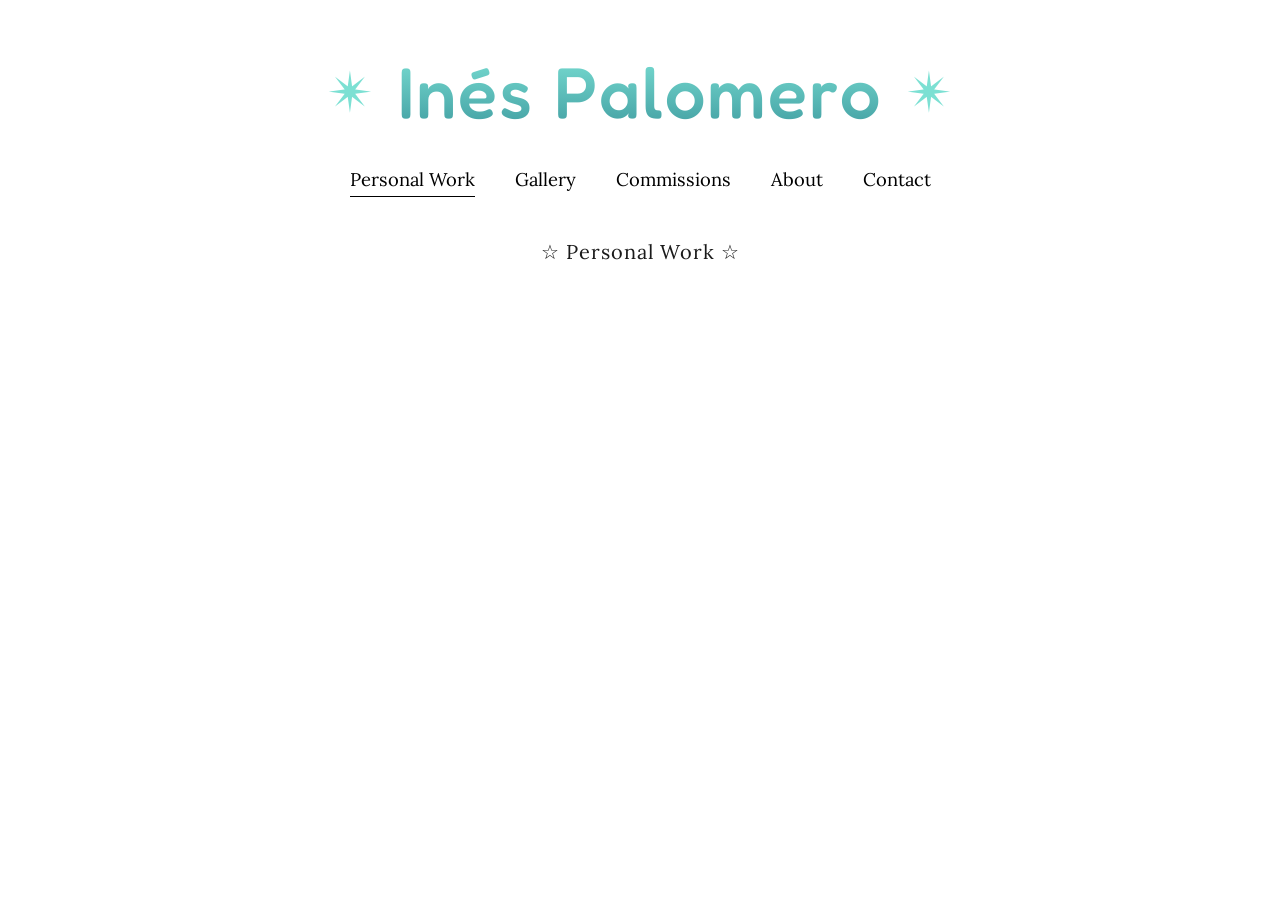
==== index.html @ ab066946 "Initial Structure" ====
<!DOCTYPE html>
<html lang="es">
<head>
    <meta charset="UTF-8">
    <meta name="viewport" content="width=device-width, initial-scale=1.0">
    <title>Personal Work - Inés Palomero</title>
    
    <link rel="preconnect" href="https://fonts.googleapis.com">
    <link rel="preconnect" href="https://fonts.gstatic.com" crossorigin>
    <link href="https://fonts.googleapis.com/css2?family=Fredoka:wght@500&family=Lora&display=swap" rel="stylesheet">
    
    <link rel="stylesheet" href="css/styles.css">
</head>
<body>

    <header class="main-header">
        <div class="logo-container">
            <span class="star-decoration">✴</span>
            <h1 class="logo-text">Inés Palomero</h1>
            <span class="star-decoration">✴</span>
        </div>

        <nav class="main-nav">
            <ul>
                <li><a href="index.html" class="active">Personal Work</a></li>
                <li><a href="gallery.html">Gallery</a></li>
                <li><a href="commissions.html">Commissions</a></li>
                <li><a href="about.html">About</a></li>
                <li><a href="contact.html">Contact</a></li>
            </ul>
        </nav>
    </header>

    <main>
        <section class="gallery-header">
            <h2>☆ Personal Work ☆</h2>
        </section>
        
        <section class="gallery-grid">
            </section>
    </main>

    <script src="js/index.js"></script>
</body>
</html>
---- css/styles.css ----
/* =========================================
   Reset y Variables Básicas
   ========================================= */
* {
    margin: 0;
    padding: 0;
    box-sizing: border-box;
}

body {
    /* Usamos una fuente Serif para el texto general y el menú */
    font-family: 'Lora', serif; 
    color: #1a1a1a;
    background-color: #ffffff;
    text-align: center;
}

/* =========================================
   Header y Logo
   ========================================= */
.main-header {
    padding: 3rem 0 2rem 0;
    display: flex;
    flex-direction: column;
    align-items: center;
    gap: 2rem;
}

.logo-container {
    display: flex;
    align-items: center;
    justify-content: center;
    gap: 1.5rem;
}

.star-decoration {
    color: #7ce0d3; /* Turquesa claro */
    font-size: 3.5rem;
    line-height: 1;
}

.logo-text {
    /* Fuente redondeada y juguetona para el nombre */
    font-family: 'Fredoka', sans-serif; 
    font-size: 4.5rem;
    font-weight: 500;
    letter-spacing: 2px;
    
    /* Truco para el gradiente en el texto */
    background: linear-gradient(to bottom, #7de2d6, #3f9b9f);
    -webkit-background-clip: text;
    -webkit-text-fill-color: transparent;
    background-clip: text;
}

/* =========================================
   Navegación
   ========================================= */
.main-nav ul {
    list-style: none;
    display: flex;
    gap: 2.5rem;
    justify-content: center;
}

.main-nav a {
    text-decoration: none;
    color: #000000;
    font-size: 1.15rem;
    padding-bottom: 0.3rem; /* Espacio entre el texto y la línea de subrayado */
    transition: color 0.3s ease;
}

.main-nav a:hover {
    color: #45aeb0;
}

/* El estilo de la pestaña actual (Gallery en este caso) */
.main-nav a.active {
    border-bottom: 1.5px solid #000000;
}

/* =========================================
   Contenido Principal
   ========================================= */
.gallery-header {
    margin-top: 1rem;
    margin-bottom: 2rem;
}

.gallery-header h2 {
    font-weight: normal;
    font-size: 1.25rem;
    letter-spacing: 1px;
}
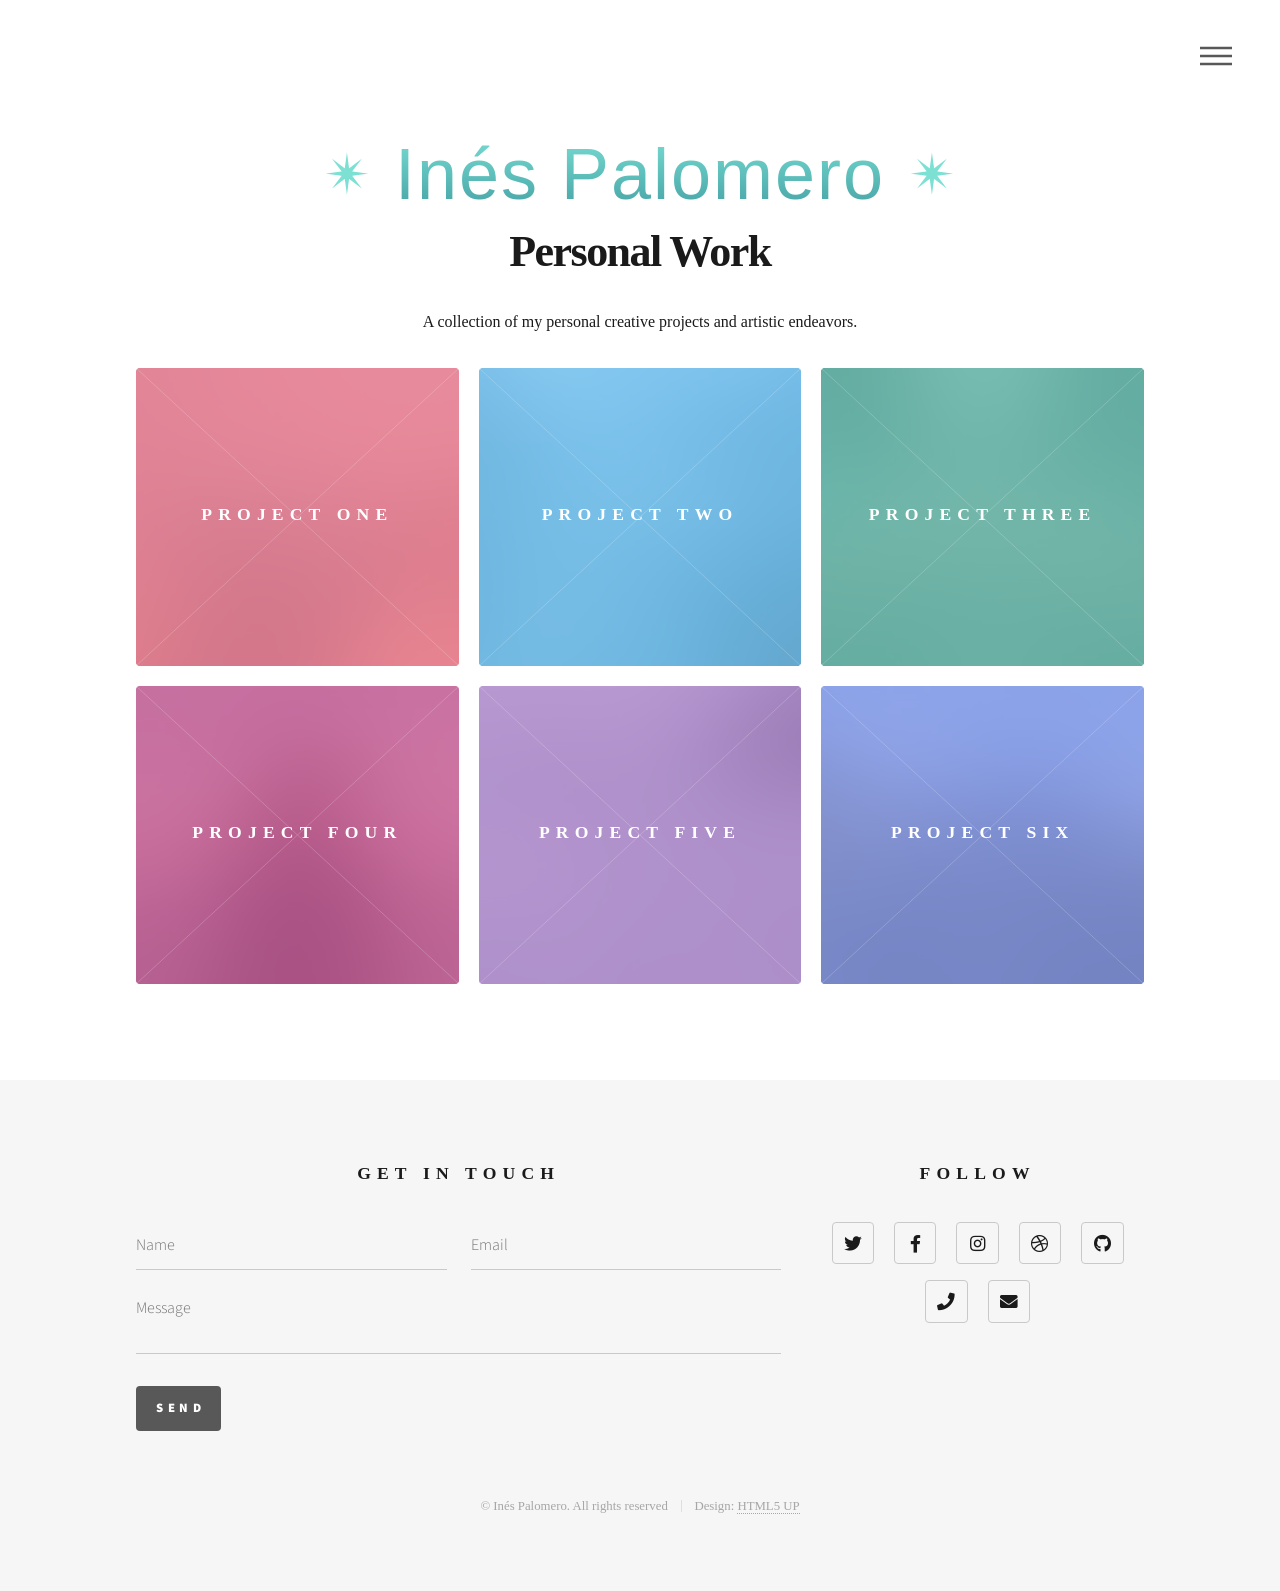
==== commit 90d9bd64: "Add theme assets and About page Introduce HTML5UP Phantom theme assets and a new About page for Inés" ====
--- a/index.html
+++ b/index.html
@@ -1,45 +1,183 @@
-<!DOCTYPE html>
-<html lang="es">
-<head>
-    <meta charset="UTF-8">
-    <meta name="viewport" content="width=device-width, initial-scale=1.0">
-    <title>Personal Work - Inés Palomero</title>
-    
-    <link rel="preconnect" href="https://fonts.googleapis.com">
-    <link rel="preconnect" href="https://fonts.gstatic.com" crossorigin>
-    <link href="https://fonts.googleapis.com/css2?family=Fredoka:wght@500&family=Lora&display=swap" rel="stylesheet">
-    
-    <link rel="stylesheet" href="css/styles.css">
-</head>
-<body>
+<!DOCTYPE HTML>
+<!--
+	Phantom by HTML5 UP
+	html5up.net | @ajlkn
+	Free for personal and commercial use under the CCA 3.0 license (html5up.net/license)
+	
+	Adapted for Inés Palomero's Portfolio
+-->
+<html>
+	<head>
+		<title>Personal Work - Inés Palomero</title>
+		<meta charset="utf-8" />
+		<meta name="viewport" content="width=device-width, initial-scale=1, user-scalable=no" />
+		<link rel="stylesheet" href="assets/css/main.css" />
+        <link rel="stylesheet" href="css/styles.css" />
+		<noscript><link rel="stylesheet" href="assets/css/noscript.css" /></noscript>
+	</head>
+	<body class="is-preload">
+		<!-- Wrapper -->
+			<div id="wrapper">
 
-    <header class="main-header">
-        <div class="logo-container">
-            <span class="star-decoration">✴</span>
-            <h1 class="logo-text">Inés Palomero</h1>
-            <span class="star-decoration">✴</span>
-        </div>
+				<!-- Header -->
+					<header id="header" class="main-header">
+						<div class="inner">
 
-        <nav class="main-nav">
-            <ul>
-                <li><a href="index.html" class="active">Personal Work</a></li>
-                <li><a href="gallery.html">Gallery</a></li>
-                <li><a href="commissions.html">Commissions</a></li>
-                <li><a href="about.html">About</a></li>
-                <li><a href="contact.html">Contact</a></li>
-            </ul>
-        </nav>
-    </header>
+							<!-- Logo -->
+								<div class="logo-container">
+                                    <span class="star-decoration">✴</span>
+                                    <h1 class="logo-text">Inés Palomero</h1>
+                                    <span class="star-decoration">✴</span>
+                                </div>
 
-    <main>
-        <section class="gallery-header">
-            <h2>☆ Personal Work ☆</h2>
-        </section>
-        
-        <section class="gallery-grid">
-            </section>
-    </main>
+							<!-- Nav -->
+								<nav>
+									<ul>
+										<li><a href="#menu">Menu</a></li>
+									</ul>
+								</nav>
 
-    <script src="js/index.js"></script>
-</body>
+						</div>
+					</header>
+
+				<!-- Menu -->
+					<nav id="menu">
+						<h2>Menu</h2>
+						<ul>
+							<li><a href="index.html">Personal Work</a></li>
+							<li><a href="gallery.html">Gallery</a></li>
+							<li><a href="commissions.html">Commissions</a></li>
+							<li><a href="about.html">About</a></li>
+							<li><a href="contact.html">Contact</a></li>
+						</ul>
+					</nav>
+
+				<!-- Main -->
+					<div id="main">
+						<div class="inner">
+							<header>
+								<h1>Personal Work</h1>
+								<p>A collection of my personal creative projects and artistic endeavors.</p>
+							</header>
+							<section class="tiles">
+								<article class="style1">
+									<span class="image">
+										<img src="images/pic01.jpg" alt="" />
+									</span>
+									<a href="gallery.html">
+										<h2>Project One</h2>
+										<div class="content">
+											<p>Creative exploration and artistic expression.</p>
+										</div>
+									</a>
+								</article>
+								<article class="style2">
+									<span class="image">
+										<img src="images/pic02.jpg" alt="" />
+									</span>
+									<a href="gallery.html">
+										<h2>Project Two</h2>
+										<div class="content">
+											<p>Personal creative work.</p>
+										</div>
+									</a>
+								</article>
+								<article class="style3">
+									<span class="image">
+										<img src="images/pic03.jpg" alt="" />
+									</span>
+									<a href="gallery.html">
+										<h2>Project Three</h2>
+										<div class="content">
+											<p>Artistic endeavor and creation.</p>
+										</div>
+									</a>
+								</article>
+								<article class="style4">
+									<span class="image">
+										<img src="images/pic04.jpg" alt="" />
+									</span>
+									<a href="gallery.html">
+										<h2>Project Four</h2>
+										<div class="content">
+											<p>Creative vision and design.</p>
+										</div>
+									</a>
+								</article>
+								<article class="style5">
+									<span class="image">
+										<img src="images/pic05.jpg" alt="" />
+									</span>
+									<a href="gallery.html">
+										<h2>Project Five</h2>
+										<div class="content">
+											<p>Personal artistic work.</p>
+										</div>
+									</a>
+								</article>
+								<article class="style6">
+									<span class="image">
+										<img src="images/pic06.jpg" alt="" />
+									</span>
+									<a href="gallery.html">
+										<h2>Project Six</h2>
+										<div class="content">
+											<p>Creative expression.</p>
+										</div>
+									</a>
+								</article>
+							</section>
+						</div>
+					</div>
+
+				<!-- Footer -->
+					<footer id="footer">
+						<div class="inner">
+							<section>
+								<h2>Get in touch</h2>
+								<form method="post" action="#">
+									<div class="fields">
+										<div class="field half">
+											<input type="text" name="name" id="name" placeholder="Name" />
+										</div>
+										<div class="field half">
+											<input type="email" name="email" id="email" placeholder="Email" />
+										</div>
+										<div class="field">
+											<textarea name="message" id="message" placeholder="Message"></textarea>
+										</div>
+									</div>
+									<ul class="actions">
+										<li><input type="submit" value="Send" class="primary" /></li>
+									</ul>
+								</form>
+							</section>
+							<section>
+								<h2>Follow</h2>
+								<ul class="icons">
+									<li><a href="#" class="icon brands style2 fa-twitter"><span class="label">Twitter</span></a></li>
+									<li><a href="#" class="icon brands style2 fa-facebook-f"><span class="label">Facebook</span></a></li>
+									<li><a href="#" class="icon brands style2 fa-instagram"><span class="label">Instagram</span></a></li>
+									<li><a href="#" class="icon brands style2 fa-dribbble"><span class="label">Dribbble</span></a></li>
+									<li><a href="#" class="icon brands style2 fa-github"><span class="label">GitHub</span></a></li>
+									<li><a href="#" class="icon solid style2 fa-phone"><span class="label">Phone</span></a></li>
+									<li><a href="#" class="icon solid style2 fa-envelope"><span class="label">Email</span></a></li>
+								</ul>
+							</section>
+							<ul class="copyright">
+								<li>&copy; Inés Palomero. All rights reserved</li><li>Design: <a href="http://html5up.net">HTML5 UP</a></li>
+							</ul>
+						</div>
+					</footer>
+
+			</div>
+
+		<!-- Scripts -->
+			<script src="assets/js/jquery.min.js"></script>
+			<script src="assets/js/browser.min.js"></script>
+			<script src="assets/js/breakpoints.min.js"></script>
+			<script src="assets/js/util.js"></script>
+			<script src="assets/js/main.js"></script>
+
+	</body>
 </html>
--- a/assets/css/main.css
+++ b/assets/css/main.css
@@ -0,0 +1,3329 @@
+@import url(fontawesome-all.min.css);
+@import url("https://fonts.googleapis.com/css?family=Source+Sans+Pro:300,700,900");
+
+/*
+	Phantom by HTML5 UP
+	html5up.net | @ajlkn
+	Free for personal and commercial use under the CCA 3.0 license (html5up.net/license)
+*/
+
+html, body, div, span, applet, object,
+iframe, h1, h2, h3, h4, h5, h6, p, blockquote,
+pre, a, abbr, acronym, address, big, cite,
+code, del, dfn, em, img, ins, kbd, q, s, samp,
+small, strike, strong, sub, sup, tt, var, b,
+u, i, center, dl, dt, dd, ol, ul, li, fieldset,
+form, label, legend, table, caption, tbody,
+tfoot, thead, tr, th, td, article, aside,
+canvas, details, embed, figure, figcaption,
+footer, header, hgroup, menu, nav, output, ruby,
+section, summary, time, mark, audio, video {
+	margin: 0;
+	padding: 0;
+	border: 0;
+	font-size: 100%;
+	font: inherit;
+	vertical-align: baseline;}
+
+article, aside, details, figcaption, figure,
+footer, header, hgroup, menu, nav, section {
+	display: block;}
+
+body {
+	line-height: 1;
+}
+
+ol, ul {
+	list-style: none;
+}
+
+blockquote, q {
+	quotes: none;
+}
+
+	blockquote:before, blockquote:after, q:before, q:after {
+		content: '';
+		content: none;
+	}
+
+table {
+	border-collapse: collapse;
+	border-spacing: 0;
+}
+
+body {
+	-webkit-text-size-adjust: none;
+}
+
+mark {
+	background-color: transparent;
+	color: inherit;
+}
+
+input::-moz-focus-inner {
+	border: 0;
+	padding: 0;
+}
+
+input, select, textarea {
+	-moz-appearance: none;
+	-webkit-appearance: none;
+	-ms-appearance: none;
+	appearance: none;
+}
+
+/* Basic */
+
+	@-ms-viewport {
+		width: device-width;
+	}
+
+	body {
+		-ms-overflow-style: scrollbar;
+	}
+
+	@media screen and (max-width: 480px) {
+
+		html, body {
+			min-width: 320px;
+		}
+
+	}
+
+	html {
+		box-sizing: border-box;
+	}
+
+	*, *:before, *:after {
+		box-sizing: inherit;
+	}
+
+	body {
+		background: #ffffff;
+	}
+
+		body.is-preload *, body.is-preload *:before, body.is-preload *:after {
+			-moz-animation: none !important;
+			-webkit-animation: none !important;
+			-ms-animation: none !important;
+			animation: none !important;
+			-moz-transition: none !important;
+			-webkit-transition: none !important;
+			-ms-transition: none !important;
+			transition: none !important;
+		}
+
+/* Type */
+
+	body, input, select, textarea {
+		color: #585858;
+		font-family: "Source Sans Pro", Helvetica, sans-serif;
+		font-size: 16pt;
+		font-weight: 300;
+		line-height: 1.75;
+	}
+
+		@media screen and (max-width: 1680px) {
+
+			body, input, select, textarea {
+				font-size: 14pt;
+			}
+
+		}
+
+		@media screen and (max-width: 1280px) {
+
+			body, input, select, textarea {
+				font-size: 12pt;
+			}
+
+		}
+
+	a {
+		-moz-transition: border-bottom-color 0.2s ease, color 0.2s ease;
+		-webkit-transition: border-bottom-color 0.2s ease, color 0.2s ease;
+		-ms-transition: border-bottom-color 0.2s ease, color 0.2s ease;
+		transition: border-bottom-color 0.2s ease, color 0.2s ease;
+		text-decoration: none;
+		color: #585858;
+		border-bottom: dotted 1px rgba(88, 88, 88, 0.5);
+	}
+
+		a:hover {
+			border-bottom-color: transparent;
+			color: #f2849e !important;
+		}
+
+	strong, b {
+		font-weight: 900;
+	}
+
+	em, i {
+		font-style: italic;
+	}
+
+	p {
+		margin: 0 0 2em 0;
+	}
+
+	h1 {
+		font-size: 2.75em;
+		font-weight: 700;
+		line-height: 1.3;
+		margin: 0 0 1em 0;
+		letter-spacing: -0.035em;
+	}
+
+		h1 a {
+			color: inherit;
+		}
+
+		@media screen and (max-width: 736px) {
+
+			h1 {
+				font-size: 2em;
+				margin: 0 0 1em 0;
+			}
+
+		}
+
+		@media screen and (max-width: 360px) {
+
+			h1 {
+				font-size: 1.75em;
+			}
+
+		}
+
+	h2, h3, h4, h5, h6 {
+		font-weight: 900;
+		line-height: 1.5;
+		margin: 0 0 2em 0;
+		text-transform: uppercase;
+		letter-spacing: 0.35em;
+	}
+
+		h2 a, h3 a, h4 a, h5 a, h6 a {
+			color: inherit;
+		}
+
+	h2 {
+		font-size: 1.1em;
+	}
+
+	h3 {
+		font-size: 1em;
+	}
+
+	h4 {
+		font-size: 0.8em;
+	}
+
+	h5 {
+		font-size: 0.8em;
+	}
+
+	h6 {
+		font-size: 0.8em;
+	}
+
+	@media screen and (max-width: 980px) {
+
+		h1 br, h2 br, h3 br, h4 br, h5 br, h6 br {
+			display: none;
+		}
+
+	}
+
+	@media screen and (max-width: 736px) {
+
+		h2 {
+			font-size: 1em;
+		}
+
+		h3 {
+			font-size: 0.8em;
+		}
+
+	}
+
+	sub {
+		font-size: 0.8em;
+		position: relative;
+		top: 0.5em;
+	}
+
+	sup {
+		font-size: 0.8em;
+		position: relative;
+		top: -0.5em;
+	}
+
+	blockquote {
+		border-left: solid 4px #c9c9c9;
+		font-style: italic;
+		margin: 0 0 2em 0;
+		padding: 0.5em 0 0.5em 2em;
+	}
+
+	code {
+		background: rgba(144, 144, 144, 0.075);
+		border-radius: 4px;
+		border: solid 1px #c9c9c9;
+		font-family: "Courier New", monospace;
+		font-size: 0.9em;
+		margin: 0 0.25em;
+		padding: 0.25em 0.65em;
+	}
+
+	pre {
+		-webkit-overflow-scrolling: touch;
+		font-family: "Courier New", monospace;
+		font-size: 0.9em;
+		margin: 0 0 2em 0;
+	}
+
+		pre code {
+			display: block;
+			line-height: 1.75;
+			padding: 1em 1.5em;
+			overflow-x: auto;
+		}
+
+	hr {
+		border: 0;
+		border-bottom: solid 1px #c9c9c9;
+		margin: 2em 0;
+	}
+
+		hr.major {
+			margin: 3em 0;
+		}
+
+	.align-left {
+		text-align: left;
+	}
+
+	.align-center {
+		text-align: center;
+	}
+
+	.align-right {
+		text-align: right;
+	}
+
+/* Row */
+
+	.row {
+		display: flex;
+		flex-wrap: wrap;
+		box-sizing: border-box;
+		align-items: stretch;
+	}
+
+		.row > * {
+			box-sizing: border-box;
+		}
+
+		.row.gtr-uniform > * > :last-child {
+			margin-bottom: 0;
+		}
+
+		.row.aln-left {
+			justify-content: flex-start;
+		}
+
+		.row.aln-center {
+			justify-content: center;
+		}
+
+		.row.aln-right {
+			justify-content: flex-end;
+		}
+
+		.row.aln-top {
+			align-items: flex-start;
+		}
+
+		.row.aln-middle {
+			align-items: center;
+		}
+
+		.row.aln-bottom {
+			align-items: flex-end;
+		}
+
+		.row > .imp {
+			order: -1;
+		}
+
+		.row > .col-1 {
+			width: 8.33333%;
+		}
+
+		.row > .off-1 {
+			margin-left: 8.33333%;
+		}
+
+		.row > .col-2 {
+			width: 16.66667%;
+		}
+
+		.row > .off-2 {
+			margin-left: 16.66667%;
+		}
+
+		.row > .col-3 {
+			width: 25%;
+		}
+
+		.row > .off-3 {
+			margin-left: 25%;
+		}
+
+		.row > .col-4 {
+			width: 33.33333%;
+		}
+
+		.row > .off-4 {
+			margin-left: 33.33333%;
+		}
+
+		.row > .col-5 {
+			width: 41.66667%;
+		}
+
+		.row > .off-5 {
+			margin-left: 41.66667%;
+		}
+
+		.row > .col-6 {
+			width: 50%;
+		}
+
+		.row > .off-6 {
+			margin-left: 50%;
+		}
+
+		.row > .col-7 {
+			width: 58.33333%;
+		}
+
+		.row > .off-7 {
+			margin-left: 58.33333%;
+		}
+
+		.row > .col-8 {
+			width: 66.66667%;
+		}
+
+		.row > .off-8 {
+			margin-left: 66.66667%;
+		}
+
+		.row > .col-9 {
+			width: 75%;
+		}
+
+		.row > .off-9 {
+			margin-left: 75%;
+		}
+
+		.row > .col-10 {
+			width: 83.33333%;
+		}
+
+		.row > .off-10 {
+			margin-left: 83.33333%;
+		}
+
+		.row > .col-11 {
+			width: 91.66667%;
+		}
+
+		.row > .off-11 {
+			margin-left: 91.66667%;
+		}
+
+		.row > .col-12 {
+			width: 100%;
+		}
+
+		.row > .off-12 {
+			margin-left: 100%;
+		}
+
+		.row.gtr-0 {
+			margin-top: 0;
+			margin-left: 0em;
+		}
+
+			.row.gtr-0 > * {
+				padding: 0 0 0 0em;
+			}
+
+			.row.gtr-0.gtr-uniform {
+				margin-top: 0em;
+			}
+
+				.row.gtr-0.gtr-uniform > * {
+					padding-top: 0em;
+				}
+
+		.row.gtr-25 {
+			margin-top: 0;
+			margin-left: -0.5em;
+		}
+
+			.row.gtr-25 > * {
+				padding: 0 0 0 0.5em;
+			}
+
+			.row.gtr-25.gtr-uniform {
+				margin-top: -0.5em;
+			}
+
+				.row.gtr-25.gtr-uniform > * {
+					padding-top: 0.5em;
+				}
+
+		.row.gtr-50 {
+			margin-top: 0;
+			margin-left: -1em;
+		}
+
+			.row.gtr-50 > * {
+				padding: 0 0 0 1em;
+			}
+
+			.row.gtr-50.gtr-uniform {
+				margin-top: -1em;
+			}
+
+				.row.gtr-50.gtr-uniform > * {
+					padding-top: 1em;
+				}
+
+		.row {
+			margin-top: 0;
+			margin-left: -2em;
+		}
+
+			.row > * {
+				padding: 0 0 0 2em;
+			}
+
+			.row.gtr-uniform {
+				margin-top: -2em;
+			}
+
+				.row.gtr-uniform > * {
+					padding-top: 2em;
+				}
+
+		.row.gtr-150 {
+			margin-top: 0;
+			margin-left: -3em;
+		}
+
+			.row.gtr-150 > * {
+				padding: 0 0 0 3em;
+			}
+
+			.row.gtr-150.gtr-uniform {
+				margin-top: -3em;
+			}
+
+				.row.gtr-150.gtr-uniform > * {
+					padding-top: 3em;
+				}
+
+		.row.gtr-200 {
+			margin-top: 0;
+			margin-left: -4em;
+		}
+
+			.row.gtr-200 > * {
+				padding: 0 0 0 4em;
+			}
+
+			.row.gtr-200.gtr-uniform {
+				margin-top: -4em;
+			}
+
+				.row.gtr-200.gtr-uniform > * {
+					padding-top: 4em;
+				}
+
+		@media screen and (max-width: 1680px) {
+
+			.row {
+				display: flex;
+				flex-wrap: wrap;
+				box-sizing: border-box;
+				align-items: stretch;
+			}
+
+				.row > * {
+					box-sizing: border-box;
+				}
+
+				.row.gtr-uniform > * > :last-child {
+					margin-bottom: 0;
+				}
+
+				.row.aln-left {
+					justify-content: flex-start;
+				}
+
+				.row.aln-center {
+					justify-content: center;
+				}
+
+				.row.aln-right {
+					justify-content: flex-end;
+				}
+
+				.row.aln-top {
+					align-items: flex-start;
+				}
+
+				.row.aln-middle {
+					align-items: center;
+				}
+
+				.row.aln-bottom {
+					align-items: flex-end;
+				}
+
+				.row > .imp-xlarge {
+					order: -1;
+				}
+
+				.row > .col-1-xlarge {
+					width: 8.33333%;
+				}
+
+				.row > .off-1-xlarge {
+					margin-left: 8.33333%;
+				}
+
+				.row > .col-2-xlarge {
+					width: 16.66667%;
+				}
+
+				.row > .off-2-xlarge {
+					margin-left: 16.66667%;
+				}
+
+				.row > .col-3-xlarge {
+					width: 25%;
+				}
+
+				.row > .off-3-xlarge {
+					margin-left: 25%;
+				}
+
+				.row > .col-4-xlarge {
+					width: 33.33333%;
+				}
+
+				.row > .off-4-xlarge {
+					margin-left: 33.33333%;
+				}
+
+				.row > .col-5-xlarge {
+					width: 41.66667%;
+				}
+
+				.row > .off-5-xlarge {
+					margin-left: 41.66667%;
+				}
+
+				.row > .col-6-xlarge {
+					width: 50%;
+				}
+
+				.row > .off-6-xlarge {
+					margin-left: 50%;
+				}
+
+				.row > .col-7-xlarge {
+					width: 58.33333%;
+				}
+
+				.row > .off-7-xlarge {
+					margin-left: 58.33333%;
+				}
+
+				.row > .col-8-xlarge {
+					width: 66.66667%;
+				}
+
+				.row > .off-8-xlarge {
+					margin-left: 66.66667%;
+				}
+
+				.row > .col-9-xlarge {
+					width: 75%;
+				}
+
+				.row > .off-9-xlarge {
+					margin-left: 75%;
+				}
+
+				.row > .col-10-xlarge {
+					width: 83.33333%;
+				}
+
+				.row > .off-10-xlarge {
+					margin-left: 83.33333%;
+				}
+
+				.row > .col-11-xlarge {
+					width: 91.66667%;
+				}
+
+				.row > .off-11-xlarge {
+					margin-left: 91.66667%;
+				}
+
+				.row > .col-12-xlarge {
+					width: 100%;
+				}
+
+				.row > .off-12-xlarge {
+					margin-left: 100%;
+				}
+
+				.row.gtr-0 {
+					margin-top: 0;
+					margin-left: 0em;
+				}
+
+					.row.gtr-0 > * {
+						padding: 0 0 0 0em;
+					}
+
+					.row.gtr-0.gtr-uniform {
+						margin-top: 0em;
+					}
+
+						.row.gtr-0.gtr-uniform > * {
+							padding-top: 0em;
+						}
+
+				.row.gtr-25 {
+					margin-top: 0;
+					margin-left: -0.5em;
+				}
+
+					.row.gtr-25 > * {
+						padding: 0 0 0 0.5em;
+					}
+
+					.row.gtr-25.gtr-uniform {
+						margin-top: -0.5em;
+					}
+
+						.row.gtr-25.gtr-uniform > * {
+							padding-top: 0.5em;
+						}
+
+				.row.gtr-50 {
+					margin-top: 0;
+					margin-left: -1em;
+				}
+
+					.row.gtr-50 > * {
+						padding: 0 0 0 1em;
+					}
+
+					.row.gtr-50.gtr-uniform {
+						margin-top: -1em;
+					}
+
+						.row.gtr-50.gtr-uniform > * {
+							padding-top: 1em;
+						}
+
+				.row {
+					margin-top: 0;
+					margin-left: -2em;
+				}
+
+					.row > * {
+						padding: 0 0 0 2em;
+					}
+
+					.row.gtr-uniform {
+						margin-top: -2em;
+					}
+
+						.row.gtr-uniform > * {
+							padding-top: 2em;
+						}
+
+				.row.gtr-150 {
+					margin-top: 0;
+					margin-left: -3em;
+				}
+
+					.row.gtr-150 > * {
+						padding: 0 0 0 3em;
+					}
+
+					.row.gtr-150.gtr-uniform {
+						margin-top: -3em;
+					}
+
+						.row.gtr-150.gtr-uniform > * {
+							padding-top: 3em;
+						}
+
+				.row.gtr-200 {
+					margin-top: 0;
+					margin-left: -4em;
+				}
+
+					.row.gtr-200 > * {
+						padding: 0 0 0 4em;
+					}
+
+					.row.gtr-200.gtr-uniform {
+						margin-top: -4em;
+					}
+
+						.row.gtr-200.gtr-uniform > * {
+							padding-top: 4em;
+						}
+
+		}
+
+		@media screen and (max-width: 1280px) {
+
+			.row {
+				display: flex;
+				flex-wrap: wrap;
+				box-sizing: border-box;
+				align-items: stretch;
+			}
+
+				.row > * {
+					box-sizing: border-box;
+				}
+
+				.row.gtr-uniform > * > :last-child {
+					margin-bottom: 0;
+				}
+
+				.row.aln-left {
+					justify-content: flex-start;
+				}
+
+				.row.aln-center {
+					justify-content: center;
+				}
+
+				.row.aln-right {
+					justify-content: flex-end;
+				}
+
+				.row.aln-top {
+					align-items: flex-start;
+				}
+
+				.row.aln-middle {
+					align-items: center;
+				}
+
+				.row.aln-bottom {
+					align-items: flex-end;
+				}
+
+				.row > .imp-large {
+					order: -1;
+				}
+
+				.row > .col-1-large {
+					width: 8.33333%;
+				}
+
+				.row > .off-1-large {
+					margin-left: 8.33333%;
+				}
+
+				.row > .col-2-large {
+					width: 16.66667%;
+				}
+
+				.row > .off-2-large {
+					margin-left: 16.66667%;
+				}
+
+				.row > .col-3-large {
+					width: 25%;
+				}
+
+				.row > .off-3-large {
+					margin-left: 25%;
+				}
+
+				.row > .col-4-large {
+					width: 33.33333%;
+				}
+
+				.row > .off-4-large {
+					margin-left: 33.33333%;
+				}
+
+				.row > .col-5-large {
+					width: 41.66667%;
+				}
+
+				.row > .off-5-large {
+					margin-left: 41.66667%;
+				}
+
+				.row > .col-6-large {
+					width: 50%;
+				}
+
+				.row > .off-6-large {
+					margin-left: 50%;
+				}
+
+				.row > .col-7-large {
+					width: 58.33333%;
+				}
+
+				.row > .off-7-large {
+					margin-left: 58.33333%;
+				}
+
+				.row > .col-8-large {
+					width: 66.66667%;
+				}
+
+				.row > .off-8-large {
+					margin-left: 66.66667%;
+				}
+
+				.row > .col-9-large {
+					width: 75%;
+				}
+
+				.row > .off-9-large {
+					margin-left: 75%;
+				}
+
+				.row > .col-10-large {
+					width: 83.33333%;
+				}
+
+				.row > .off-10-large {
+					margin-left: 83.33333%;
+				}
+
+				.row > .col-11-large {
+					width: 91.66667%;
+				}
+
+				.row > .off-11-large {
+					margin-left: 91.66667%;
+				}
+
+				.row > .col-12-large {
+					width: 100%;
+				}
+
+				.row > .off-12-large {
+					margin-left: 100%;
+				}
+
+				.row.gtr-0 {
+					margin-top: 0;
+					margin-left: 0em;
+				}
+
+					.row.gtr-0 > * {
+						padding: 0 0 0 0em;
+					}
+
+					.row.gtr-0.gtr-uniform {
+						margin-top: 0em;
+					}
+
+						.row.gtr-0.gtr-uniform > * {
+							padding-top: 0em;
+						}
+
+				.row.gtr-25 {
+					margin-top: 0;
+					margin-left: -0.5em;
+				}
+
+					.row.gtr-25 > * {
+						padding: 0 0 0 0.5em;
+					}
+
+					.row.gtr-25.gtr-uniform {
+						margin-top: -0.5em;
+					}
+
+						.row.gtr-25.gtr-uniform > * {
+							padding-top: 0.5em;
+						}
+
+				.row.gtr-50 {
+					margin-top: 0;
+					margin-left: -1em;
+				}
+
+					.row.gtr-50 > * {
+						padding: 0 0 0 1em;
+					}
+
+					.row.gtr-50.gtr-uniform {
+						margin-top: -1em;
+					}
+
+						.row.gtr-50.gtr-uniform > * {
+							padding-top: 1em;
+						}
+
+				.row {
+					margin-top: 0;
+					margin-left: -2em;
+				}
+
+					.row > * {
+						padding: 0 0 0 2em;
+					}
+
+					.row.gtr-uniform {
+						margin-top: -2em;
+					}
+
+						.row.gtr-uniform > * {
+							padding-top: 2em;
+						}
+
+				.row.gtr-150 {
+					margin-top: 0;
+					margin-left: -3em;
+				}
+
+					.row.gtr-150 > * {
+						padding: 0 0 0 3em;
+					}
+
+					.row.gtr-150.gtr-uniform {
+						margin-top: -3em;
+					}
+
+						.row.gtr-150.gtr-uniform > * {
+							padding-top: 3em;
+						}
+
+				.row.gtr-200 {
+					margin-top: 0;
+					margin-left: -4em;
+				}
+
+					.row.gtr-200 > * {
+						padding: 0 0 0 4em;
+					}
+
+					.row.gtr-200.gtr-uniform {
+						margin-top: -4em;
+					}
+
+						.row.gtr-200.gtr-uniform > * {
+							padding-top: 4em;
+						}
+
+		}
+
+		@media screen and (max-width: 980px) {
+
+			.row {
+				display: flex;
+				flex-wrap: wrap;
+				box-sizing: border-box;
+				align-items: stretch;
+			}
+
+				.row > * {
+					box-sizing: border-box;
+				}
+
+				.row.gtr-uniform > * > :last-child {
+					margin-bottom: 0;
+				}
+
+				.row.aln-left {
+					justify-content: flex-start;
+				}
+
+				.row.aln-center {
+					justify-content: center;
+				}
+
+				.row.aln-right {
+					justify-content: flex-end;
+				}
+
+				.row.aln-top {
+					align-items: flex-start;
+				}
+
+				.row.aln-middle {
+					align-items: center;
+				}
+
+				.row.aln-bottom {
+					align-items: flex-end;
+				}
+
+				.row > .imp-medium {
+					order: -1;
+				}
+
+				.row > .col-1-medium {
+					width: 8.33333%;
+				}
+
+				.row > .off-1-medium {
+					margin-left: 8.33333%;
+				}
+
+				.row > .col-2-medium {
+					width: 16.66667%;
+				}
+
+				.row > .off-2-medium {
+					margin-left: 16.66667%;
+				}
+
+				.row > .col-3-medium {
+					width: 25%;
+				}
+
+				.row > .off-3-medium {
+					margin-left: 25%;
+				}
+
+				.row > .col-4-medium {
+					width: 33.33333%;
+				}
+
+				.row > .off-4-medium {
+					margin-left: 33.33333%;
+				}
+
+				.row > .col-5-medium {
+					width: 41.66667%;
+				}
+
+				.row > .off-5-medium {
+					margin-left: 41.66667%;
+				}
+
+				.row > .col-6-medium {
+					width: 50%;
+				}
+
+				.row > .off-6-medium {
+					margin-left: 50%;
+				}
+
+				.row > .col-7-medium {
+					width: 58.33333%;
+				}
+
+				.row > .off-7-medium {
+					margin-left: 58.33333%;
+				}
+
+				.row > .col-8-medium {
+					width: 66.66667%;
+				}
+
+				.row > .off-8-medium {
+					margin-left: 66.66667%;
+				}
+
+				.row > .col-9-medium {
+					width: 75%;
+				}
+
+				.row > .off-9-medium {
+					margin-left: 75%;
+				}
+
+				.row > .col-10-medium {
+					width: 83.33333%;
+				}
+
+				.row > .off-10-medium {
+					margin-left: 83.33333%;
+				}
+
+				.row > .col-11-medium {
+					width: 91.66667%;
+				}
+
+				.row > .off-11-medium {
+					margin-left: 91.66667%;
+				}
+
+				.row > .col-12-medium {
+					width: 100%;
+				}
+
+				.row > .off-12-medium {
+					margin-left: 100%;
+				}
+
+				.row.gtr-0 {
+					margin-top: 0;
+					margin-left: 0em;
+				}
+
+					.row.gtr-0 > * {
+						padding: 0 0 0 0em;
+					}
+
+					.row.gtr-0.gtr-uniform {
+						margin-top: 0em;
+					}
+
+						.row.gtr-0.gtr-uniform > * {
+							padding-top: 0em;
+						}
+
+				.row.gtr-25 {
+					margin-top: 0;
+					margin-left: -0.375em;
+				}
+
+					.row.gtr-25 > * {
+						padding: 0 0 0 0.375em;
+					}
+
+					.row.gtr-25.gtr-uniform {
+						margin-top: -0.375em;
+					}
+
+						.row.gtr-25.gtr-uniform > * {
+							padding-top: 0.375em;
+						}
+
+				.row.gtr-50 {
+					margin-top: 0;
+					margin-left: -0.75em;
+				}
+
+					.row.gtr-50 > * {
+						padding: 0 0 0 0.75em;
+					}
+
+					.row.gtr-50.gtr-uniform {
+						margin-top: -0.75em;
+					}
+
+						.row.gtr-50.gtr-uniform > * {
+							padding-top: 0.75em;
+						}
+
+				.row {
+					margin-top: 0;
+					margin-left: -1.5em;
+				}
+
+					.row > * {
+						padding: 0 0 0 1.5em;
+					}
+
+					.row.gtr-uniform {
+						margin-top: -1.5em;
+					}
+
+						.row.gtr-uniform > * {
+							padding-top: 1.5em;
+						}
+
+				.row.gtr-150 {
+					margin-top: 0;
+					margin-left: -2.25em;
+				}
+
+					.row.gtr-150 > * {
+						padding: 0 0 0 2.25em;
+					}
+
+					.row.gtr-150.gtr-uniform {
+						margin-top: -2.25em;
+					}
+
+						.row.gtr-150.gtr-uniform > * {
+							padding-top: 2.25em;
+						}
+
+				.row.gtr-200 {
+					margin-top: 0;
+					margin-left: -3em;
+				}
+
+					.row.gtr-200 > * {
+						padding: 0 0 0 3em;
+					}
+
+					.row.gtr-200.gtr-uniform {
+						margin-top: -3em;
+					}
+
+						.row.gtr-200.gtr-uniform > * {
+							padding-top: 3em;
+						}
+
+		}
+
+		@media screen and (max-width: 736px) {
+
+			.row {
+				display: flex;
+				flex-wrap: wrap;
+				box-sizing: border-box;
+				align-items: stretch;
+			}
+
+				.row > * {
+					box-sizing: border-box;
+				}
+
+				.row.gtr-uniform > * > :last-child {
+					margin-bottom: 0;
+				}
+
+				.row.aln-left {
+					justify-content: flex-start;
+				}
+
+				.row.aln-center {
+					justify-content: center;
+				}
+
+				.row.aln-right {
+					justify-content: flex-end;
+				}
+
+				.row.aln-top {
+					align-items: flex-start;
+				}
+
+				.row.aln-middle {
+					align-items: center;
+				}
+
+				.row.aln-bottom {
+					align-items: flex-end;
+				}
+
+				.row > .imp-small {
+					order: -1;
+				}
+
+				.row > .col-1-small {
+					width: 8.33333%;
+				}
+
+				.row > .off-1-small {
+					margin-left: 8.33333%;
+				}
+
+				.row > .col-2-small {
+					width: 16.66667%;
+				}
+
+				.row > .off-2-small {
+					margin-left: 16.66667%;
+				}
+
+				.row > .col-3-small {
+					width: 25%;
+				}
+
+				.row > .off-3-small {
+					margin-left: 25%;
+				}
+
+				.row > .col-4-small {
+					width: 33.33333%;
+				}
+
+				.row > .off-4-small {
+					margin-left: 33.33333%;
+				}
+
+				.row > .col-5-small {
+					width: 41.66667%;
+				}
+
+				.row > .off-5-small {
+					margin-left: 41.66667%;
+				}
+
+				.row > .col-6-small {
+					width: 50%;
+				}
+
+				.row > .off-6-small {
+					margin-left: 50%;
+				}
+
+				.row > .col-7-small {
+					width: 58.33333%;
+				}
+
+				.row > .off-7-small {
+					margin-left: 58.33333%;
+				}
+
+				.row > .col-8-small {
+					width: 66.66667%;
+				}
+
+				.row > .off-8-small {
+					margin-left: 66.66667%;
+				}
+
+				.row > .col-9-small {
+					width: 75%;
+				}
+
+				.row > .off-9-small {
+					margin-left: 75%;
+				}
+
+				.row > .col-10-small {
+					width: 83.33333%;
+				}
+
+				.row > .off-10-small {
+					margin-left: 83.33333%;
+				}
+
+				.row > .col-11-small {
+					width: 91.66667%;
+				}
+
+				.row > .off-11-small {
+					margin-left: 91.66667%;
+				}
+
+				.row > .col-12-small {
+					width: 100%;
+				}
+
+				.row > .off-12-small {
+					margin-left: 100%;
+				}
+
+				.row.gtr-0 {
+					margin-top: 0;
+					margin-left: 0em;
+				}
+
+					.row.gtr-0 > * {
+						padding: 0 0 0 0em;
+					}
+
+					.row.gtr-0.gtr-uniform {
+						margin-top: 0em;
+					}
+
+						.row.gtr-0.gtr-uniform > * {
+							padding-top: 0em;
+						}
+
+				.row.gtr-25 {
+					margin-top: 0;
+					margin-left: -0.25em;
+				}
+
+					.row.gtr-25 > * {
+						padding: 0 0 0 0.25em;
+					}
+
+					.row.gtr-25.gtr-uniform {
+						margin-top: -0.25em;
+					}
+
+						.row.gtr-25.gtr-uniform > * {
+							padding-top: 0.25em;
+						}
+
+				.row.gtr-50 {
+					margin-top: 0;
+					margin-left: -0.5em;
+				}
+
+					.row.gtr-50 > * {
+						padding: 0 0 0 0.5em;
+					}
+
+					.row.gtr-50.gtr-uniform {
+						margin-top: -0.5em;
+					}
+
+						.row.gtr-50.gtr-uniform > * {
+							padding-top: 0.5em;
+						}
+
+				.row {
+					margin-top: 0;
+					margin-left: -1em;
+				}
+
+					.row > * {
+						padding: 0 0 0 1em;
+					}
+
+					.row.gtr-uniform {
+						margin-top: -1em;
+					}
+
+						.row.gtr-uniform > * {
+							padding-top: 1em;
+						}
+
+				.row.gtr-150 {
+					margin-top: 0;
+					margin-left: -1.5em;
+				}
+
+					.row.gtr-150 > * {
+						padding: 0 0 0 1.5em;
+					}
+
+					.row.gtr-150.gtr-uniform {
+						margin-top: -1.5em;
+					}
+
+						.row.gtr-150.gtr-uniform > * {
+							padding-top: 1.5em;
+						}
+
+				.row.gtr-200 {
+					margin-top: 0;
+					margin-left: -2em;
+				}
+
+					.row.gtr-200 > * {
+						padding: 0 0 0 2em;
+					}
+
+					.row.gtr-200.gtr-uniform {
+						margin-top: -2em;
+					}
+
+						.row.gtr-200.gtr-uniform > * {
+							padding-top: 2em;
+						}
+
+		}
+
+		@media screen and (max-width: 480px) {
+
+			.row {
+				display: flex;
+				flex-wrap: wrap;
+				box-sizing: border-box;
+				align-items: stretch;
+			}
+
+				.row > * {
+					box-sizing: border-box;
+				}
+
+				.row.gtr-uniform > * > :last-child {
+					margin-bottom: 0;
+				}
+
+				.row.aln-left {
+					justify-content: flex-start;
+				}
+
+				.row.aln-center {
+					justify-content: center;
+				}
+
+				.row.aln-right {
+					justify-content: flex-end;
+				}
+
+				.row.aln-top {
+					align-items: flex-start;
+				}
+
+				.row.aln-middle {
+					align-items: center;
+				}
+
+				.row.aln-bottom {
+					align-items: flex-end;
+				}
+
+				.row > .imp-xsmall {
+					order: -1;
+				}
+
+				.row > .col-1-xsmall {
+					width: 8.33333%;
+				}
+
+				.row > .off-1-xsmall {
+					margin-left: 8.33333%;
+				}
+
+				.row > .col-2-xsmall {
+					width: 16.66667%;
+				}
+
+				.row > .off-2-xsmall {
+					margin-left: 16.66667%;
+				}
+
+				.row > .col-3-xsmall {
+					width: 25%;
+				}
+
+				.row > .off-3-xsmall {
+					margin-left: 25%;
+				}
+
+				.row > .col-4-xsmall {
+					width: 33.33333%;
+				}
+
+				.row > .off-4-xsmall {
+					margin-left: 33.33333%;
+				}
+
+				.row > .col-5-xsmall {
+					width: 41.66667%;
+				}
+
+				.row > .off-5-xsmall {
+					margin-left: 41.66667%;
+				}
+
+				.row > .col-6-xsmall {
+					width: 50%;
+				}
+
+				.row > .off-6-xsmall {
+					margin-left: 50%;
+				}
+
+				.row > .col-7-xsmall {
+					width: 58.33333%;
+				}
+
+				.row > .off-7-xsmall {
+					margin-left: 58.33333%;
+				}
+
+				.row > .col-8-xsmall {
+					width: 66.66667%;
+				}
+
+				.row > .off-8-xsmall {
+					margin-left: 66.66667%;
+				}
+
+				.row > .col-9-xsmall {
+					width: 75%;
+				}
+
+				.row > .off-9-xsmall {
+					margin-left: 75%;
+				}
+
+				.row > .col-10-xsmall {
+					width: 83.33333%;
+				}
+
+				.row > .off-10-xsmall {
+					margin-left: 83.33333%;
+				}
+
+				.row > .col-11-xsmall {
+					width: 91.66667%;
+				}
+
+				.row > .off-11-xsmall {
+					margin-left: 91.66667%;
+				}
+
+				.row > .col-12-xsmall {
+					width: 100%;
+				}
+
+				.row > .off-12-xsmall {
+					margin-left: 100%;
+				}
+
+				.row.gtr-0 {
+					margin-top: 0;
+					margin-left: 0em;
+				}
+
+					.row.gtr-0 > * {
+						padding: 0 0 0 0em;
+					}
+
+					.row.gtr-0.gtr-uniform {
+						margin-top: 0em;
+					}
+
+						.row.gtr-0.gtr-uniform > * {
+							padding-top: 0em;
+						}
+
+				.row.gtr-25 {
+					margin-top: 0;
+					margin-left: -0.25em;
+				}
+
+					.row.gtr-25 > * {
+						padding: 0 0 0 0.25em;
+					}
+
+					.row.gtr-25.gtr-uniform {
+						margin-top: -0.25em;
+					}
+
+						.row.gtr-25.gtr-uniform > * {
+							padding-top: 0.25em;
+						}
+
+				.row.gtr-50 {
+					margin-top: 0;
+					margin-left: -0.5em;
+				}
+
+					.row.gtr-50 > * {
+						padding: 0 0 0 0.5em;
+					}
+
+					.row.gtr-50.gtr-uniform {
+						margin-top: -0.5em;
+					}
+
+						.row.gtr-50.gtr-uniform > * {
+							padding-top: 0.5em;
+						}
+
+				.row {
+					margin-top: 0;
+					margin-left: -1em;
+				}
+
+					.row > * {
+						padding: 0 0 0 1em;
+					}
+
+					.row.gtr-uniform {
+						margin-top: -1em;
+					}
+
+						.row.gtr-uniform > * {
+							padding-top: 1em;
+						}
+
+				.row.gtr-150 {
+					margin-top: 0;
+					margin-left: -1.5em;
+				}
+
+					.row.gtr-150 > * {
+						padding: 0 0 0 1.5em;
+					}
+
+					.row.gtr-150.gtr-uniform {
+						margin-top: -1.5em;
+					}
+
+						.row.gtr-150.gtr-uniform > * {
+							padding-top: 1.5em;
+						}
+
+				.row.gtr-200 {
+					margin-top: 0;
+					margin-left: -2em;
+				}
+
+					.row.gtr-200 > * {
+						padding: 0 0 0 2em;
+					}
+
+					.row.gtr-200.gtr-uniform {
+						margin-top: -2em;
+					}
+
+						.row.gtr-200.gtr-uniform > * {
+							padding-top: 2em;
+						}
+
+		}
+
+/* Section/Article */
+
+	section.special, article.special {
+		text-align: center;
+	}
+
+	header p {
+		margin-top: -1em;
+	}
+
+	@media screen and (max-width: 736px) {
+
+		header p {
+			margin-top: 0;
+		}
+
+	}
+
+/* Icon */
+
+	.icon {
+		text-decoration: none;
+		border-bottom: none;
+		position: relative;
+	}
+
+		.icon:before {
+			-moz-osx-font-smoothing: grayscale;
+			-webkit-font-smoothing: antialiased;
+			display: inline-block;
+			font-style: normal;
+			font-variant: normal;
+			text-rendering: auto;
+			line-height: 1;
+			text-transform: none !important;
+			font-family: 'Font Awesome 5 Free';
+			font-weight: 400;
+		}
+
+		.icon > .label {
+			display: none;
+		}
+
+		.icon:before {
+			line-height: inherit;
+		}
+
+		.icon.solid:before {
+			font-weight: 900;
+		}
+
+		.icon.brands:before {
+			font-family: 'Font Awesome 5 Brands';
+		}
+
+		.icon.style2 {
+			-moz-transition: background-color 0.2s ease-in-out, color 0.2s ease-in-out, border-color 0.2s ease-in-out;
+			-webkit-transition: background-color 0.2s ease-in-out, color 0.2s ease-in-out, border-color 0.2s ease-in-out;
+			-ms-transition: background-color 0.2s ease-in-out, color 0.2s ease-in-out, border-color 0.2s ease-in-out;
+			transition: background-color 0.2s ease-in-out, color 0.2s ease-in-out, border-color 0.2s ease-in-out;
+			background-color: transparent;
+			border: solid 1px #c9c9c9;
+			border-radius: 4px;
+			width: 2.65em;
+			height: 2.65em;
+			display: inline-block;
+			text-align: center;
+			line-height: 2.65em;
+			color: inherit;
+		}
+
+			.icon.style2:before {
+				font-size: 1.1em;
+			}
+
+			.icon.style2:hover {
+				color: #f2849e;
+				border-color: #f2849e;
+			}
+
+			.icon.style2:active {
+				background-color: rgba(242, 132, 158, 0.1);
+			}
+
+/* List */
+
+	ol {
+		list-style: decimal;
+		margin: 0 0 2em 0;
+		padding-left: 1.25em;
+	}
+
+		ol li {
+			padding-left: 0.25em;
+		}
+
+	ul {
+		list-style: disc;
+		margin: 0 0 2em 0;
+		padding-left: 1em;
+	}
+
+		ul li {
+			padding-left: 0.5em;
+		}
+
+		ul.alt {
+			list-style: none;
+			padding-left: 0;
+		}
+
+			ul.alt li {
+				border-top: solid 1px #c9c9c9;
+				padding: 0.5em 0;
+			}
+
+				ul.alt li:first-child {
+					border-top: 0;
+					padding-top: 0;
+				}
+
+	dl {
+		margin: 0 0 2em 0;
+	}
+
+		dl dt {
+			display: block;
+			font-weight: 900;
+			margin: 0 0 1em 0;
+		}
+
+		dl dd {
+			margin-left: 2em;
+		}
+
+/* Actions */
+
+	ul.actions {
+		display: -moz-flex;
+		display: -webkit-flex;
+		display: -ms-flex;
+		display: flex;
+		cursor: default;
+		list-style: none;
+		margin-left: -1em;
+		padding-left: 0;
+	}
+
+		ul.actions li {
+			padding: 0 0 0 1em;
+			vertical-align: middle;
+		}
+
+		ul.actions.special {
+			-moz-justify-content: center;
+			-webkit-justify-content: center;
+			-ms-justify-content: center;
+			justify-content: center;
+			width: 100%;
+			margin-left: 0;
+		}
+
+			ul.actions.special li:first-child {
+				padding-left: 0;
+			}
+
+		ul.actions.stacked {
+			-moz-flex-direction: column;
+			-webkit-flex-direction: column;
+			-ms-flex-direction: column;
+			flex-direction: column;
+			margin-left: 0;
+		}
+
+			ul.actions.stacked li {
+				padding: 1.3em 0 0 0;
+			}
+
+				ul.actions.stacked li:first-child {
+					padding-top: 0;
+				}
+
+		ul.actions.fit {
+			width: calc(100% + 1em);
+		}
+
+			ul.actions.fit li {
+				-moz-flex-grow: 1;
+				-webkit-flex-grow: 1;
+				-ms-flex-grow: 1;
+				flex-grow: 1;
+				-moz-flex-shrink: 1;
+				-webkit-flex-shrink: 1;
+				-ms-flex-shrink: 1;
+				flex-shrink: 1;
+				width: 100%;
+			}
+
+				ul.actions.fit li > * {
+					width: 100%;
+				}
+
+			ul.actions.fit.stacked {
+				width: 100%;
+			}
+
+		@media screen and (max-width: 480px) {
+
+			ul.actions:not(.fixed) {
+				-moz-flex-direction: column;
+				-webkit-flex-direction: column;
+				-ms-flex-direction: column;
+				flex-direction: column;
+				margin-left: 0;
+				width: 100% !important;
+			}
+
+				ul.actions:not(.fixed) li {
+					-moz-flex-grow: 1;
+					-webkit-flex-grow: 1;
+					-ms-flex-grow: 1;
+					flex-grow: 1;
+					-moz-flex-shrink: 1;
+					-webkit-flex-shrink: 1;
+					-ms-flex-shrink: 1;
+					flex-shrink: 1;
+					padding: 1em 0 0 0;
+					text-align: center;
+					width: 100%;
+				}
+
+					ul.actions:not(.fixed) li > * {
+						width: 100%;
+					}
+
+					ul.actions:not(.fixed) li:first-child {
+						padding-top: 0;
+					}
+
+					ul.actions:not(.fixed) li input[type="submit"],
+					ul.actions:not(.fixed) li input[type="reset"],
+					ul.actions:not(.fixed) li input[type="button"],
+					ul.actions:not(.fixed) li button,
+					ul.actions:not(.fixed) li .button {
+						width: 100%;
+					}
+
+						ul.actions:not(.fixed) li input[type="submit"].icon:before,
+						ul.actions:not(.fixed) li input[type="reset"].icon:before,
+						ul.actions:not(.fixed) li input[type="button"].icon:before,
+						ul.actions:not(.fixed) li button.icon:before,
+						ul.actions:not(.fixed) li .button.icon:before {
+							margin-left: -0.5rem;
+						}
+
+		}
+
+/* Icons */
+
+	ul.icons {
+		cursor: default;
+		list-style: none;
+		padding-left: 0;
+		margin: -1em 0 2em -1em;
+	}
+
+		ul.icons li {
+			display: inline-block;
+			padding: 1em 0 0 1em;
+		}
+
+/* Form */
+
+	form {
+		margin: 0 0 2em 0;
+		overflow-x: hidden;
+	}
+
+		form > :last-child {
+			margin-bottom: 0;
+		}
+
+		form > .fields {
+			display: -moz-flex;
+			display: -webkit-flex;
+			display: -ms-flex;
+			display: flex;
+			-moz-flex-wrap: wrap;
+			-webkit-flex-wrap: wrap;
+			-ms-flex-wrap: wrap;
+			flex-wrap: wrap;
+			width: calc(100% + 3em);
+			margin: -1.5em 0 2em -1.5em;
+		}
+
+			form > .fields > .field {
+				-moz-flex-grow: 0;
+				-webkit-flex-grow: 0;
+				-ms-flex-grow: 0;
+				flex-grow: 0;
+				-moz-flex-shrink: 0;
+				-webkit-flex-shrink: 0;
+				-ms-flex-shrink: 0;
+				flex-shrink: 0;
+				padding: 1.5em 0 0 1.5em;
+				width: calc(100% - 1.5em);
+			}
+
+				form > .fields > .field.half {
+					width: calc(50% - 0.75em);
+				}
+
+				form > .fields > .field.third {
+					width: calc(100%/3 - 0.5em);
+				}
+
+				form > .fields > .field.quarter {
+					width: calc(25% - 0.375em);
+				}
+
+		@media screen and (max-width: 480px) {
+
+			form > .fields {
+				width: calc(100% + 3em);
+				margin: -1.5em 0 2em -1.5em;
+			}
+
+				form > .fields > .field {
+					padding: 1.5em 0 0 1.5em;
+					width: calc(100% - 1.5em);
+				}
+
+					form > .fields > .field.half {
+						width: calc(100% - 1.5em);
+					}
+
+					form > .fields > .field.third {
+						width: calc(100% - 1.5em);
+					}
+
+					form > .fields > .field.quarter {
+						width: calc(100% - 1.5em);
+					}
+
+		}
+
+	label {
+		display: block;
+		font-size: 0.9em;
+		font-weight: 900;
+		margin: 0 0 1em 0;
+	}
+
+	input[type="text"],
+	input[type="password"],
+	input[type="email"],
+	input[type="tel"],
+	select,
+	textarea {
+		-moz-appearance: none;
+		-webkit-appearance: none;
+		-ms-appearance: none;
+		appearance: none;
+		background-color: transparent;
+		border: none;
+		border-radius: 0;
+		border-bottom: solid 1px #c9c9c9;
+		color: inherit;
+		display: block;
+		outline: 0;
+		padding: 0;
+		text-decoration: none;
+		width: 100%;
+	}
+
+		input[type="text"]:invalid,
+		input[type="password"]:invalid,
+		input[type="email"]:invalid,
+		input[type="tel"]:invalid,
+		select:invalid,
+		textarea:invalid {
+			box-shadow: none;
+		}
+
+		input[type="text"]:focus,
+		input[type="password"]:focus,
+		input[type="email"]:focus,
+		input[type="tel"]:focus,
+		select:focus,
+		textarea:focus {
+			border-bottom-color: #f2849e;
+			box-shadow: inset 0 -1px 0 0 #f2849e;
+		}
+
+	select {
+		background-image: url("data:image/svg+xml;charset=utf8,%3Csvg xmlns='http://www.w3.org/2000/svg' width='40' height='40' preserveAspectRatio='none' viewBox='0 0 40 40'%3E%3Cpath d='M9.4,12.3l10.4,10.4l10.4-10.4c0.2-0.2,0.5-0.4,0.9-0.4c0.3,0,0.6,0.1,0.9,0.4l3.3,3.3c0.2,0.2,0.4,0.5,0.4,0.9 c0,0.4-0.1,0.6-0.4,0.9L20.7,31.9c-0.2,0.2-0.5,0.4-0.9,0.4c-0.3,0-0.6-0.1-0.9-0.4L4.3,17.3c-0.2-0.2-0.4-0.5-0.4-0.9 c0-0.4,0.1-0.6,0.4-0.9l3.3-3.3c0.2-0.2,0.5-0.4,0.9-0.4S9.1,12.1,9.4,12.3z' fill='%23c9c9c9' /%3E%3C/svg%3E");
+		background-size: 1.25rem;
+		background-repeat: no-repeat;
+		background-position: calc(100% - 1rem) center;
+		height: 3em;
+		padding-right: 3em;
+		text-overflow: ellipsis;
+	}
+
+		select option {
+			background: #ffffff;
+		}
+
+		select:focus::-ms-value {
+			background-color: transparent;
+		}
+
+		select::-ms-expand {
+			display: none;
+		}
+
+	input[type="text"],
+	input[type="password"],
+	input[type="email"],
+	select {
+		height: 3em;
+	}
+
+	textarea {
+		padding: 0;
+		min-height: 3.75em;
+	}
+
+	input[type="checkbox"],
+	input[type="radio"] {
+		-moz-appearance: none;
+		-webkit-appearance: none;
+		-ms-appearance: none;
+		appearance: none;
+		display: block;
+		float: left;
+		margin-right: -2em;
+		opacity: 0;
+		width: 1em;
+		z-index: -1;
+	}
+
+		input[type="checkbox"] + label,
+		input[type="radio"] + label {
+			text-decoration: none;
+			color: #585858;
+			cursor: pointer;
+			display: inline-block;
+			font-size: 1em;
+			font-weight: 300;
+			padding-left: 2.55em;
+			padding-right: 0.75em;
+			position: relative;
+		}
+
+			input[type="checkbox"] + label:before,
+			input[type="radio"] + label:before {
+				-moz-osx-font-smoothing: grayscale;
+				-webkit-font-smoothing: antialiased;
+				display: inline-block;
+				font-style: normal;
+				font-variant: normal;
+				text-rendering: auto;
+				line-height: 1;
+				text-transform: none !important;
+				font-family: 'Font Awesome 5 Free';
+				font-weight: 900;
+			}
+
+			input[type="checkbox"] + label:before,
+			input[type="radio"] + label:before {
+				border-radius: 4px;
+				border: solid 1px #c9c9c9;
+				content: '';
+				display: inline-block;
+				font-size: 0.8em;
+				height: 2.25em;
+				left: 0;
+				line-height: 2.25em;
+				position: absolute;
+				text-align: center;
+				top: 0;
+				width: 2.25em;
+			}
+
+		input[type="checkbox"]:checked + label:before,
+		input[type="radio"]:checked + label:before {
+			background: #585858;
+			border-color: #585858;
+			color: #ffffff;
+			content: '\f00c';
+		}
+
+		input[type="checkbox"]:focus + label:before,
+		input[type="radio"]:focus + label:before {
+			border-color: #f2849e;
+			box-shadow: 0 0 0 1px #f2849e;
+		}
+
+	input[type="checkbox"] + label:before {
+		border-radius: 4px;
+	}
+
+	input[type="radio"] + label:before {
+		border-radius: 100%;
+	}
+
+/* Box */
+
+	.box {
+		border-radius: 4px;
+		border: solid 1px #c9c9c9;
+		margin-bottom: 2em;
+		padding: 1.5em;
+	}
+
+		.box > :last-child,
+		.box > :last-child > :last-child,
+		.box > :last-child > :last-child > :last-child {
+			margin-bottom: 0;
+		}
+
+		.box.alt {
+			border: 0;
+			border-radius: 0;
+			padding: 0;
+		}
+
+/* Image */
+
+	.image {
+		border-radius: 4px;
+		border: 0;
+		display: inline-block;
+		position: relative;
+	}
+
+		.image img {
+			border-radius: 4px;
+			display: block;
+		}
+
+		.image.left, .image.right {
+			max-width: 40%;
+		}
+
+			.image.left img, .image.right img {
+				width: 100%;
+			}
+
+		.image.left {
+			float: left;
+			padding: 0 1.5em 1em 0;
+			top: 0.25em;
+		}
+
+		.image.right {
+			float: right;
+			padding: 0 0 1em 1.5em;
+			top: 0.25em;
+		}
+
+		.image.fit {
+			display: block;
+			margin: 0 0 2em 0;
+			width: 100%;
+		}
+
+			.image.fit img {
+				width: 100%;
+			}
+
+		.image.main {
+			display: block;
+			margin: 0 0 3em 0;
+			width: 100%;
+		}
+
+			.image.main img {
+				width: 100%;
+			}
+
+			@media screen and (max-width: 736px) {
+
+				.image.main {
+					margin: 0 0 2em 0;
+				}
+
+			}
+
+/* Table */
+
+	.table-wrapper {
+		-webkit-overflow-scrolling: touch;
+		overflow-x: auto;
+	}
+
+	table {
+		margin: 0 0 2em 0;
+		width: 100%;
+	}
+
+		table tbody tr {
+			border: solid 1px #c9c9c9;
+			border-left: 0;
+			border-right: 0;
+		}
+
+			table tbody tr:nth-child(2n + 1) {
+				background-color: rgba(144, 144, 144, 0.075);
+			}
+
+		table td {
+			padding: 0.75em 0.75em;
+		}
+
+		table th {
+			font-size: 0.9em;
+			font-weight: 900;
+			padding: 0 0.75em 0.75em 0.75em;
+			text-align: left;
+		}
+
+		table thead {
+			border-bottom: solid 2px #c9c9c9;
+		}
+
+		table tfoot {
+			border-top: solid 2px #c9c9c9;
+		}
+
+		table.alt {
+			border-collapse: separate;
+		}
+
+			table.alt tbody tr td {
+				border: solid 1px #c9c9c9;
+				border-left-width: 0;
+				border-top-width: 0;
+			}
+
+				table.alt tbody tr td:first-child {
+					border-left-width: 1px;
+				}
+
+			table.alt tbody tr:first-child td {
+				border-top-width: 1px;
+			}
+
+			table.alt thead {
+				border-bottom: 0;
+			}
+
+			table.alt tfoot {
+				border-top: 0;
+			}
+
+/* Button */
+
+	input[type="submit"],
+	input[type="reset"],
+	input[type="button"],
+	button,
+	.button {
+		-moz-appearance: none;
+		-webkit-appearance: none;
+		-ms-appearance: none;
+		appearance: none;
+		-moz-transition: background-color 0.2s ease-in-out, color 0.2s ease-in-out, box-shadow 0.2s ease-in-out;
+		-webkit-transition: background-color 0.2s ease-in-out, color 0.2s ease-in-out, box-shadow 0.2s ease-in-out;
+		-ms-transition: background-color 0.2s ease-in-out, color 0.2s ease-in-out, box-shadow 0.2s ease-in-out;
+		transition: background-color 0.2s ease-in-out, color 0.2s ease-in-out, box-shadow 0.2s ease-in-out;
+		background-color: transparent;
+		border-radius: 4px;
+		border: 0;
+		box-shadow: inset 0 0 0 2px #585858;
+		color: #585858 !important;
+		cursor: pointer;
+		display: inline-block;
+		font-size: 0.8em;
+		font-weight: 900;
+		height: 3.5em;
+		letter-spacing: 0.35em;
+		line-height: 3.45em;
+		overflow: hidden;
+		padding: 0 1.25em 0 1.6em;
+		text-align: center;
+		text-decoration: none;
+		text-overflow: ellipsis;
+		text-transform: uppercase;
+		white-space: nowrap;
+	}
+
+		input[type="submit"].icon:before,
+		input[type="reset"].icon:before,
+		input[type="button"].icon:before,
+		button.icon:before,
+		.button.icon:before {
+			margin-right: 0.5em;
+		}
+
+		input[type="submit"].fit,
+		input[type="reset"].fit,
+		input[type="button"].fit,
+		button.fit,
+		.button.fit {
+			width: 100%;
+		}
+
+		input[type="submit"]:hover,
+		input[type="reset"]:hover,
+		input[type="button"]:hover,
+		button:hover,
+		.button:hover {
+			color: #f2849e !important;
+			box-shadow: inset 0 0 0 2px #f2849e;
+		}
+
+		input[type="submit"]:active,
+		input[type="reset"]:active,
+		input[type="button"]:active,
+		button:active,
+		.button:active {
+			background-color: rgba(242, 132, 158, 0.1);
+		}
+
+		input[type="submit"].small,
+		input[type="reset"].small,
+		input[type="button"].small,
+		button.small,
+		.button.small {
+			font-size: 0.6em;
+		}
+
+		input[type="submit"].large,
+		input[type="reset"].large,
+		input[type="button"].large,
+		button.large,
+		.button.large {
+			font-size: 1em;
+		}
+
+		input[type="submit"].primary,
+		input[type="reset"].primary,
+		input[type="button"].primary,
+		button.primary,
+		.button.primary {
+			box-shadow: none;
+			background-color: #585858;
+			color: #ffffff !important;
+		}
+
+			input[type="submit"].primary:hover,
+			input[type="reset"].primary:hover,
+			input[type="button"].primary:hover,
+			button.primary:hover,
+			.button.primary:hover {
+				background-color: #f2849e;
+			}
+
+			input[type="submit"].primary:active,
+			input[type="reset"].primary:active,
+			input[type="button"].primary:active,
+			button.primary:active,
+			.button.primary:active {
+				background-color: #ee5f81;
+			}
+
+		input[type="submit"].disabled, input[type="submit"]:disabled,
+		input[type="reset"].disabled,
+		input[type="reset"]:disabled,
+		input[type="button"].disabled,
+		input[type="button"]:disabled,
+		button.disabled,
+		button:disabled,
+		.button.disabled,
+		.button:disabled {
+			pointer-events: none;
+			opacity: 0.25;
+		}
+
+/* Tiles */
+
+	.tiles {
+		display: -moz-flex;
+		display: -webkit-flex;
+		display: -ms-flex;
+		display: flex;
+		-moz-flex-wrap: wrap;
+		-webkit-flex-wrap: wrap;
+		-ms-flex-wrap: wrap;
+		flex-wrap: wrap;
+		postiion: relative;
+		margin: -2.5em 0 0 -2.5em;
+	}
+
+		.tiles article {
+			-moz-transition: -moz-transform 0.5s ease, opacity 0.5s ease;
+			-webkit-transition: -webkit-transform 0.5s ease, opacity 0.5s ease;
+			-ms-transition: -ms-transform 0.5s ease, opacity 0.5s ease;
+			transition: transform 0.5s ease, opacity 0.5s ease;
+			position: relative;
+			width: calc(33.33333% - 2.5em);
+			margin: 2.5em 0 0 2.5em;
+		}
+
+			.tiles article > .image {
+				-moz-transition: -moz-transform 0.5s ease;
+				-webkit-transition: -webkit-transform 0.5s ease;
+				-ms-transition: -ms-transform 0.5s ease;
+				transition: transform 0.5s ease;
+				position: relative;
+				display: block;
+				width: 100%;
+				border-radius: 4px;
+				overflow: hidden;
+			}
+
+				.tiles article > .image img {
+					display: block;
+					width: 100%;
+				}
+
+				.tiles article > .image:before {
+					pointer-events: none;
+					-moz-transition: background-color 0.5s ease, opacity 0.5s ease;
+					-webkit-transition: background-color 0.5s ease, opacity 0.5s ease;
+					-ms-transition: background-color 0.5s ease, opacity 0.5s ease;
+					transition: background-color 0.5s ease, opacity 0.5s ease;
+					content: '';
+					display: block;
+					position: absolute;
+					top: 0;
+					left: 0;
+					width: 100%;
+					height: 100%;
+					opacity: 1.0;
+					z-index: 1;
+					opacity: 0.8;
+				}
+
+				.tiles article > .image:after {
+					pointer-events: none;
+					-moz-transition: opacity 0.5s ease;
+					-webkit-transition: opacity 0.5s ease;
+					-ms-transition: opacity 0.5s ease;
+					transition: opacity 0.5s ease;
+					content: '';
+					display: block;
+					position: absolute;
+					top: 0;
+					left: 0;
+					width: 100%;
+					height: 100%;
+					background-image: url("data:image/svg+xml;charset=utf8,%3Csvg xmlns='http://www.w3.org/2000/svg' width='100' height='100' viewBox='0 0 100 100' preserveAspectRatio='none'%3E%3Cstyle%3Eline %7B stroke-width: 0.25px%3B stroke: %23ffffff%3B %7D%3C/style%3E%3Cline x1='0' y1='0' x2='100' y2='100' /%3E%3Cline x1='100' y1='0' x2='0' y2='100' /%3E%3C/svg%3E");
+					background-position: center;
+					background-repeat: no-repeat;
+					background-size: 100% 100%;
+					opacity: 0.25;
+					z-index: 2;
+				}
+
+			.tiles article > a {
+				display: -moz-flex;
+				display: -webkit-flex;
+				display: -ms-flex;
+				display: flex;
+				-moz-flex-direction: column;
+				-webkit-flex-direction: column;
+				-ms-flex-direction: column;
+				flex-direction: column;
+				-moz-align-items: center;
+				-webkit-align-items: center;
+				-ms-align-items: center;
+				align-items: center;
+				-moz-justify-content: center;
+				-webkit-justify-content: center;
+				-ms-justify-content: center;
+				justify-content: center;
+				-moz-transition: background-color 0.5s ease, -moz-transform 0.5s ease;
+				-webkit-transition: background-color 0.5s ease, -webkit-transform 0.5s ease;
+				-ms-transition: background-color 0.5s ease, -ms-transform 0.5s ease;
+				transition: background-color 0.5s ease, transform 0.5s ease;
+				position: absolute;
+				top: 0;
+				left: 0;
+				width: 100%;
+				height: 100%;
+				padding: 1em;
+				border-radius: 4px;
+				border-bottom: 0;
+				color: #ffffff;
+				text-align: center;
+				text-decoration: none;
+				z-index: 3;
+			}
+
+				.tiles article > a > :last-child {
+					margin: 0;
+				}
+
+				.tiles article > a:hover {
+					color: #ffffff !important;
+				}
+
+				.tiles article > a h2 {
+					margin: 0;
+				}
+
+				.tiles article > a .content {
+					-moz-transition: max-height 0.5s ease, opacity 0.5s ease;
+					-webkit-transition: max-height 0.5s ease, opacity 0.5s ease;
+					-ms-transition: max-height 0.5s ease, opacity 0.5s ease;
+					transition: max-height 0.5s ease, opacity 0.5s ease;
+					width: 100%;
+					max-height: 0;
+					line-height: 1.5;
+					margin-top: 0.35em;
+					opacity: 0;
+				}
+
+					.tiles article > a .content > :last-child {
+						margin-bottom: 0;
+					}
+
+			.tiles article.style1 > .image:before {
+				background-color: #f2849e;
+			}
+
+			.tiles article.style2 > .image:before {
+				background-color: #7ecaf6;
+			}
+
+			.tiles article.style3 > .image:before {
+				background-color: #7bd0c1;
+			}
+
+			.tiles article.style4 > .image:before {
+				background-color: #c75b9b;
+			}
+
+			.tiles article.style5 > .image:before {
+				background-color: #ae85ca;
+			}
+
+			.tiles article.style6 > .image:before {
+				background-color: #8499e7;
+			}
+
+			body:not(.is-touch) .tiles article:hover > .image {
+				-moz-transform: scale(1.1);
+				-webkit-transform: scale(1.1);
+				-ms-transform: scale(1.1);
+				transform: scale(1.1);
+			}
+
+				body:not(.is-touch) .tiles article:hover > .image:before {
+					background-color: #333333;
+					opacity: 0.35;
+				}
+
+				body:not(.is-touch) .tiles article:hover > .image:after {
+					opacity: 0;
+				}
+
+			body:not(.is-touch) .tiles article:hover .content {
+				max-height: 15em;
+				opacity: 1;
+			}
+
+		* + .tiles {
+			margin-top: 2em;
+		}
+
+		body.is-preload .tiles article {
+			-moz-transform: scale(0.9);
+			-webkit-transform: scale(0.9);
+			-ms-transform: scale(0.9);
+			transform: scale(0.9);
+			opacity: 0;
+		}
+
+		body.is-touch .tiles article .content {
+			max-height: 15em;
+			opacity: 1;
+		}
+
+		@media screen and (max-width: 1280px) {
+
+			.tiles {
+				margin: -1.25em 0 0 -1.25em;
+			}
+
+				.tiles article {
+					width: calc(33.33333% - 1.25em);
+					margin: 1.25em 0 0 1.25em;
+				}
+
+		}
+
+		@media screen and (max-width: 980px) {
+
+			.tiles {
+				margin: -2.5em 0 0 -2.5em;
+			}
+
+				.tiles article {
+					width: calc(50% - 2.5em);
+					margin: 2.5em 0 0 2.5em;
+				}
+
+		}
+
+		@media screen and (max-width: 736px) {
+
+			.tiles {
+				margin: -1.25em 0 0 -1.25em;
+			}
+
+				.tiles article {
+					width: calc(50% - 1.25em);
+					margin: 1.25em 0 0 1.25em;
+				}
+
+					.tiles article:hover > .image {
+						-moz-transform: scale(1.0);
+						-webkit-transform: scale(1.0);
+						-ms-transform: scale(1.0);
+						transform: scale(1.0);
+					}
+
+		}
+
+		@media screen and (max-width: 480px) {
+
+			.tiles {
+				margin: 0;
+			}
+
+				.tiles article {
+					width: 100%;
+					margin: 1.25em 0 0 0;
+				}
+
+		}
+
+/* Header */
+
+	#header {
+		padding: 8em 0 0.1em 0 ;
+	}
+
+		#header .logo {
+			display: block;
+			border-bottom: 0;
+			color: inherit;
+			font-weight: 900;
+			letter-spacing: 0.35em;
+			margin: 0 0 2.5em 0;
+			text-decoration: none;
+			text-transform: uppercase;
+			display: inline-block;
+		}
+
+			#header .logo > * {
+				display: inline-block;
+				vertical-align: middle;
+			}
+
+			#header .logo .symbol {
+				margin-right: 0.65em;
+			}
+
+				#header .logo .symbol img {
+					display: block;
+					width: 2em;
+					height: 2em;
+				}
+
+		#header nav {
+			position: fixed;
+			right: 2em;
+			top: 2em;
+			z-index: 10000;
+		}
+
+			#header nav ul {
+				display: -moz-flex;
+				display: -webkit-flex;
+				display: -ms-flex;
+				display: flex;
+				-moz-align-items: center;
+				-webkit-align-items: center;
+				-ms-align-items: center;
+				align-items: center;
+				list-style: none;
+				margin: 0;
+				padding: 0;
+			}
+
+				#header nav ul li {
+					display: block;
+					padding: 0;
+				}
+
+					#header nav ul li a {
+						display: block;
+						position: relative;
+						height: 3em;
+						line-height: 3em;
+						padding: 0 1.5em;
+						background-color: rgba(255, 255, 255, 0.5);
+						border-radius: 4px;
+						border: 0;
+						font-size: 0.8em;
+						font-weight: 900;
+						letter-spacing: 0.35em;
+						text-transform: uppercase;
+					}
+
+					#header nav ul li a[href="#menu"] {
+						-webkit-tap-highlight-color: transparent;
+						width: 4em;
+						text-indent: 4em;
+						font-size: 1em;
+						overflow: hidden;
+						padding: 0;
+						white-space: nowrap;
+					}
+
+						#header nav ul li a[href="#menu"]:before, #header nav ul li a[href="#menu"]:after {
+							-moz-transition: opacity 0.2s ease;
+							-webkit-transition: opacity 0.2s ease;
+							-ms-transition: opacity 0.2s ease;
+							transition: opacity 0.2s ease;
+							content: '';
+							display: block;
+							position: absolute;
+							top: 0;
+							left: 0;
+							width: 100%;
+							height: 100%;
+							background-position: center;
+							background-repeat: no-repeat;
+							background-size: 2em 2em;
+						}
+
+						#header nav ul li a[href="#menu"]:before {
+							background-image: url("data:image/svg+xml;charset=utf8,%3Csvg xmlns='http://www.w3.org/2000/svg' width='100' height='100' viewBox='0 0 100 100' preserveAspectRatio='none'%3E%3Cstyle%3Eline %7B stroke-width: 8px%3B stroke: %23f2849e%3B %7D%3C/style%3E%3Cline x1='0' y1='25' x2='100' y2='25' /%3E%3Cline x1='0' y1='50' x2='100' y2='50' /%3E%3Cline x1='0' y1='75' x2='100' y2='75' /%3E%3C/svg%3E");
+							opacity: 0;
+						}
+
+						#header nav ul li a[href="#menu"]:after {
+							background-image: url("data:image/svg+xml;charset=utf8,%3Csvg xmlns='http://www.w3.org/2000/svg' width='100' height='100' viewBox='0 0 100 100' preserveAspectRatio='none'%3E%3Cstyle%3Eline %7B stroke-width: 8px%3B stroke: %23585858%3B %7D%3C/style%3E%3Cline x1='0' y1='25' x2='100' y2='25' /%3E%3Cline x1='0' y1='50' x2='100' y2='50' /%3E%3Cline x1='0' y1='75' x2='100' y2='75' /%3E%3C/svg%3E");
+							opacity: 1;
+						}
+
+						#header nav ul li a[href="#menu"]:hover:before {
+							opacity: 1;
+						}
+
+						#header nav ul li a[href="#menu"]:hover:after {
+							opacity: 0;
+						}
+
+		@media screen and (max-width: 736px) {
+
+			#header {
+				padding: 4em 0 0.1em 0 ;
+			}
+
+				#header nav {
+					right: 0.5em;
+					top: 0.5em;
+				}
+
+					#header nav ul li a[href="#menu"]:before, #header nav ul li a[href="#menu"]:after {
+						background-size: 1.5em 1.5em;
+					}
+
+		}
+
+/* Menu */
+
+	#wrapper {
+		-moz-transition: opacity 0.45s ease;
+		-webkit-transition: opacity 0.45s ease;
+		-ms-transition: opacity 0.45s ease;
+		transition: opacity 0.45s ease;
+		opacity: 1;
+	}
+
+	#menu {
+		-moz-transform: translateX(22em);
+		-webkit-transform: translateX(22em);
+		-ms-transform: translateX(22em);
+		transform: translateX(22em);
+		-moz-transition: -moz-transform 0.45s ease, visibility 0.45s;
+		-webkit-transition: -webkit-transform 0.45s ease, visibility 0.45s;
+		-ms-transition: -ms-transform 0.45s ease, visibility 0.45s;
+		transition: transform 0.45s ease, visibility 0.45s;
+		position: fixed;
+		top: 0;
+		right: 0;
+		width: 22em;
+		max-width: 80%;
+		height: 100%;
+		-webkit-overflow-scrolling: touch;
+		background: #585858;
+		color: #ffffff;
+		cursor: default;
+		visibility: hidden;
+		z-index: 10002;
+	}
+
+		#menu > .inner {
+			-moz-transition: opacity 0.45s ease;
+			-webkit-transition: opacity 0.45s ease;
+			-ms-transition: opacity 0.45s ease;
+			transition: opacity 0.45s ease;
+			-webkit-overflow-scrolling: touch;
+			position: absolute;
+			top: 0;
+			left: 0;
+			width: 100%;
+			height: 100%;
+			padding: 2.75em;
+			opacity: 0;
+			overflow-y: auto;
+		}
+
+			#menu > .inner > ul {
+				list-style: none;
+				margin: 0 0 1em 0;
+				padding: 0;
+			}
+
+				#menu > .inner > ul > li {
+					padding: 0;
+					border-top: solid 1px rgba(255, 255, 255, 0.15);
+				}
+
+					#menu > .inner > ul > li a {
+						display: block;
+						padding: 1em 0;
+						line-height: 1.5;
+						border: 0;
+						color: inherit;
+					}
+
+					#menu > .inner > ul > li:first-child {
+						border-top: 0;
+						margin-top: -1em;
+					}
+
+		#menu > .close {
+			-moz-transition: opacity 0.45s ease, -moz-transform 0.45s ease;
+			-webkit-transition: opacity 0.45s ease, -webkit-transform 0.45s ease;
+			-ms-transition: opacity 0.45s ease, -ms-transform 0.45s ease;
+			transition: opacity 0.45s ease, transform 0.45s ease;
+			-moz-transform: scale(0.25) rotate(180deg);
+			-webkit-transform: scale(0.25) rotate(180deg);
+			-ms-transform: scale(0.25) rotate(180deg);
+			transform: scale(0.25) rotate(180deg);
+			-webkit-tap-highlight-color: transparent;
+			display: block;
+			position: absolute;
+			top: 2em;
+			left: -6em;
+			width: 6em;
+			text-indent: 6em;
+			height: 3em;
+			border: 0;
+			font-size: 1em;
+			opacity: 0;
+			overflow: hidden;
+			padding: 0;
+			white-space: nowrap;
+		}
+
+			#menu > .close:before, #menu > .close:after {
+				-moz-transition: opacity 0.2s ease;
+				-webkit-transition: opacity 0.2s ease;
+				-ms-transition: opacity 0.2s ease;
+				transition: opacity 0.2s ease;
+				content: '';
+				display: block;
+				position: absolute;
+				top: 0;
+				left: 0;
+				width: 100%;
+				height: 100%;
+				background-position: center;
+				background-repeat: no-repeat;
+				background-size: 2em 2em;
+			}
+
+			#menu > .close:before {
+				background-image: url("data:image/svg+xml;charset=utf8,%3Csvg xmlns='http://www.w3.org/2000/svg' width='100' height='100' viewBox='0 0 100 100' preserveAspectRatio='none'%3E%3Cstyle%3Eline %7B stroke-width: 8px%3B stroke: %23f2849e%3B %7D%3C/style%3E%3Cline x1='15' y1='15' x2='85' y2='85' /%3E%3Cline x1='85' y1='15' x2='15' y2='85' /%3E%3C/svg%3E");
+				opacity: 0;
+			}
+
+			#menu > .close:after {
+				background-image: url("data:image/svg+xml;charset=utf8,%3Csvg xmlns='http://www.w3.org/2000/svg' width='100' height='100' viewBox='0 0 100 100' preserveAspectRatio='none'%3E%3Cstyle%3Eline %7B stroke-width: 8px%3B stroke: %23585858%3B %7D%3C/style%3E%3Cline x1='15' y1='15' x2='85' y2='85' /%3E%3Cline x1='85' y1='15' x2='15' y2='85' /%3E%3C/svg%3E");
+				opacity: 1;
+			}
+
+			#menu > .close:hover:before {
+				opacity: 1;
+			}
+
+			#menu > .close:hover:after {
+				opacity: 0;
+			}
+
+		@media screen and (max-width: 736px) {
+
+			#menu {
+				-moz-transform: translateX(16.5em);
+				-webkit-transform: translateX(16.5em);
+				-ms-transform: translateX(16.5em);
+				transform: translateX(16.5em);
+				width: 16.5em;
+			}
+
+				#menu > .inner {
+					padding: 2.75em 1.5em;
+				}
+
+				#menu > .close {
+					top: 0.5em;
+					left: -4.25em;
+					width: 4.25em;
+					text-indent: 4.25em;
+				}
+
+					#menu > .close:before, #menu > .close:after {
+						background-size: 1.5em 1.5em;
+					}
+
+		}
+
+	body.is-menu-visible #wrapper {
+		pointer-events: none;
+		cursor: default;
+		opacity: 0.25;
+	}
+
+	body.is-menu-visible #menu {
+		-moz-transform: translateX(0);
+		-webkit-transform: translateX(0);
+		-ms-transform: translateX(0);
+		transform: translateX(0);
+		visibility: visible;
+	}
+
+		body.is-menu-visible #menu > * {
+			opacity: 1;
+		}
+
+		body.is-menu-visible #menu .close {
+			-moz-transform: scale(1.0) rotate(0deg);
+			-webkit-transform: scale(1.0) rotate(0deg);
+			-ms-transform: scale(1.0) rotate(0deg);
+			transform: scale(1.0) rotate(0deg);
+			opacity: 1;
+		}
+
+/* Main */
+
+	#main {
+		padding: 0em 0 6em 0 ;
+	}
+
+		@media screen and (max-width: 736px) {
+
+			#main {
+				padding: 0em 0 4em 0 ;
+			}
+
+		}
+
+/* Footer */
+
+	#footer {
+		padding: 5em 0 6em 0 ;
+		background-color: #f6f6f6;
+	}
+
+		#footer > .inner {
+			display: -moz-flex;
+			display: -webkit-flex;
+			display: -ms-flex;
+			display: flex;
+			-moz-flex-wrap: wrap;
+			-webkit-flex-wrap: wrap;
+			-ms-flex-wrap: wrap;
+			flex-wrap: wrap;
+			-moz-flex-direction: row;
+			-webkit-flex-direction: row;
+			-ms-flex-direction: row;
+			flex-direction: row;
+		}
+
+			#footer > .inner > * > :last-child {
+				margin-bottom: 0;
+			}
+
+			#footer > .inner section:nth-child(1) {
+				width: calc(66% - 2.5em);
+				margin-right: 2.5em;
+			}
+
+			#footer > .inner section:nth-child(2) {
+				width: calc(33% - 2.5em);
+				margin-left: 2.5em;
+			}
+
+			#footer > .inner .copyright {
+				width: 100%;
+				padding: 0;
+				margin-top: 5em;
+				list-style: none;
+				font-size: 0.8em;
+				color: rgba(88, 88, 88, 0.5);
+			}
+
+				#footer > .inner .copyright a {
+					color: inherit;
+				}
+
+				#footer > .inner .copyright li {
+					display: inline-block;
+					border-left: solid 1px rgba(88, 88, 88, 0.15);
+					line-height: 1;
+					padding: 0 0 0 1em;
+					margin: 0 0 0 1em;
+				}
+
+					#footer > .inner .copyright li:first-child {
+						border-left: 0;
+						padding-left: 0;
+						margin-left: 0;
+					}
+
+		@media screen and (max-width: 1280px) {
+
+			#footer {
+				padding: 5em 0 3em 0 ;
+			}
+
+				#footer > .inner section:nth-child(1) {
+					width: calc(66% - 1.25em);
+					margin-right: 1.25em;
+				}
+
+				#footer > .inner section:nth-child(2) {
+					width: calc(33% - 1.25em);
+					margin-left: 1.25em;
+				}
+
+		}
+
+		@media screen and (max-width: 980px) {
+
+			#footer > .inner section:nth-child(1) {
+				width: 66%;
+				margin-right: 0;
+			}
+
+			#footer > .inner section:nth-child(2) {
+				width: calc(33% - 2.5em);
+				margin-left: 2.5em;
+			}
+
+		}
+
+		@media screen and (max-width: 736px) {
+
+			#footer {
+				padding: 3em 0 1em 0 ;
+			}
+
+				#footer > .inner {
+					-moz-flex-direction: column;
+					-webkit-flex-direction: column;
+					-ms-flex-direction: column;
+					flex-direction: column;
+				}
+
+					#footer > .inner section:nth-child(1) {
+						width: 100%;
+						margin-right: 0;
+						margin: 3em 0 0 0;
+					}
+
+					#footer > .inner section:nth-child(2) {
+						-moz-order: -1;
+						-webkit-order: -1;
+						-ms-order: -1;
+						order: -1;
+						width: 100%;
+						margin-left: 0;
+					}
+
+					#footer > .inner .copyright {
+						margin-top: 3em;
+					}
+
+		}
+
+		@media screen and (max-width: 480px) {
+
+			#footer > .inner .copyright {
+				margin-top: 3em;
+			}
+
+				#footer > .inner .copyright li {
+					border-left: 0;
+					padding-left: 0;
+					margin: 0.75em 0 0 0;
+					display: block;
+					line-height: inherit;
+				}
+
+					#footer > .inner .copyright li:first-child {
+						margin-top: 0;
+					}
+
+		}
+
+/* Wrapper */
+
+	#wrapper > * > .inner {
+		width: 100%;
+		max-width: 68em;
+		margin: 0 auto;
+		padding: 0 2.5em;
+	}
+
+		@media screen and (max-width: 736px) {
+
+			#wrapper > * > .inner {
+				padding: 0 1.25em;
+			}
+
+		}
--- a/css/styles.css
+++ b/css/styles.css
@@ -37,6 +37,10 @@
     color: #7ce0d3; /* Turquesa claro */
     font-size: 3.5rem;
     line-height: 1;
+    display: flex;
+    align-items: center;
+    justify-content: center;
+    height: 4.5rem;
 }
 
 .logo-text {
@@ -45,6 +49,7 @@
     font-size: 4.5rem;
     font-weight: 500;
     letter-spacing: 2px;
+    margin: 0;
     
     /* Truco para el gradiente en el texto */
     background: linear-gradient(to bottom, #7de2d6, #3f9b9f);
@@ -75,6 +80,38 @@
     color: #45aeb0;
 }
 
+.logo-container {
+    display: flex;
+    align-items: center;
+    justify-content: center;
+    gap: 1.5rem;
+}
+
+.star-decoration {
+    color: #7ce0d3; /* Turquesa claro */
+    font-size: 3.5rem;
+    line-height: 1;
+    display: flex;
+    align-items: center;
+    justify-content: center;
+    height: 4.5rem;
+}
+
+.logo-text {
+    /* Fuente redondeada y juguetona para el nombre */
+    font-family: 'Fredoka', sans-serif; 
+    font-size: 4.5rem;
+    font-weight: 500;
+    letter-spacing: 2px;
+    margin: 0;
+    
+    /* Truco para el gradiente en el texto */
+    background: linear-gradient(to bottom, #7de2d6, #3f9b9f);
+    -webkit-background-clip: text;
+    -webkit-text-fill-color: transparent;
+    background-clip: text;
+}
+
 /* El estilo de la pestaña actual (Gallery en este caso) */
 .main-nav a.active {
     border-bottom: 1.5px solid #000000;
--- a/assets/css/noscript.css
+++ b/assets/css/noscript.css
@@ -0,0 +1,15 @@
+/*
+	Phantom by HTML5 UP
+	html5up.net | @ajlkn
+	Free for personal and commercial use under the CCA 3.0 license (html5up.net/license)
+*/
+
+/* Tiles */
+
+	body.is-preload .tiles article {
+		-moz-transform: none;
+		-webkit-transform: none;
+		-ms-transform: none;
+		transform: none;
+		opacity: 1;
+	}
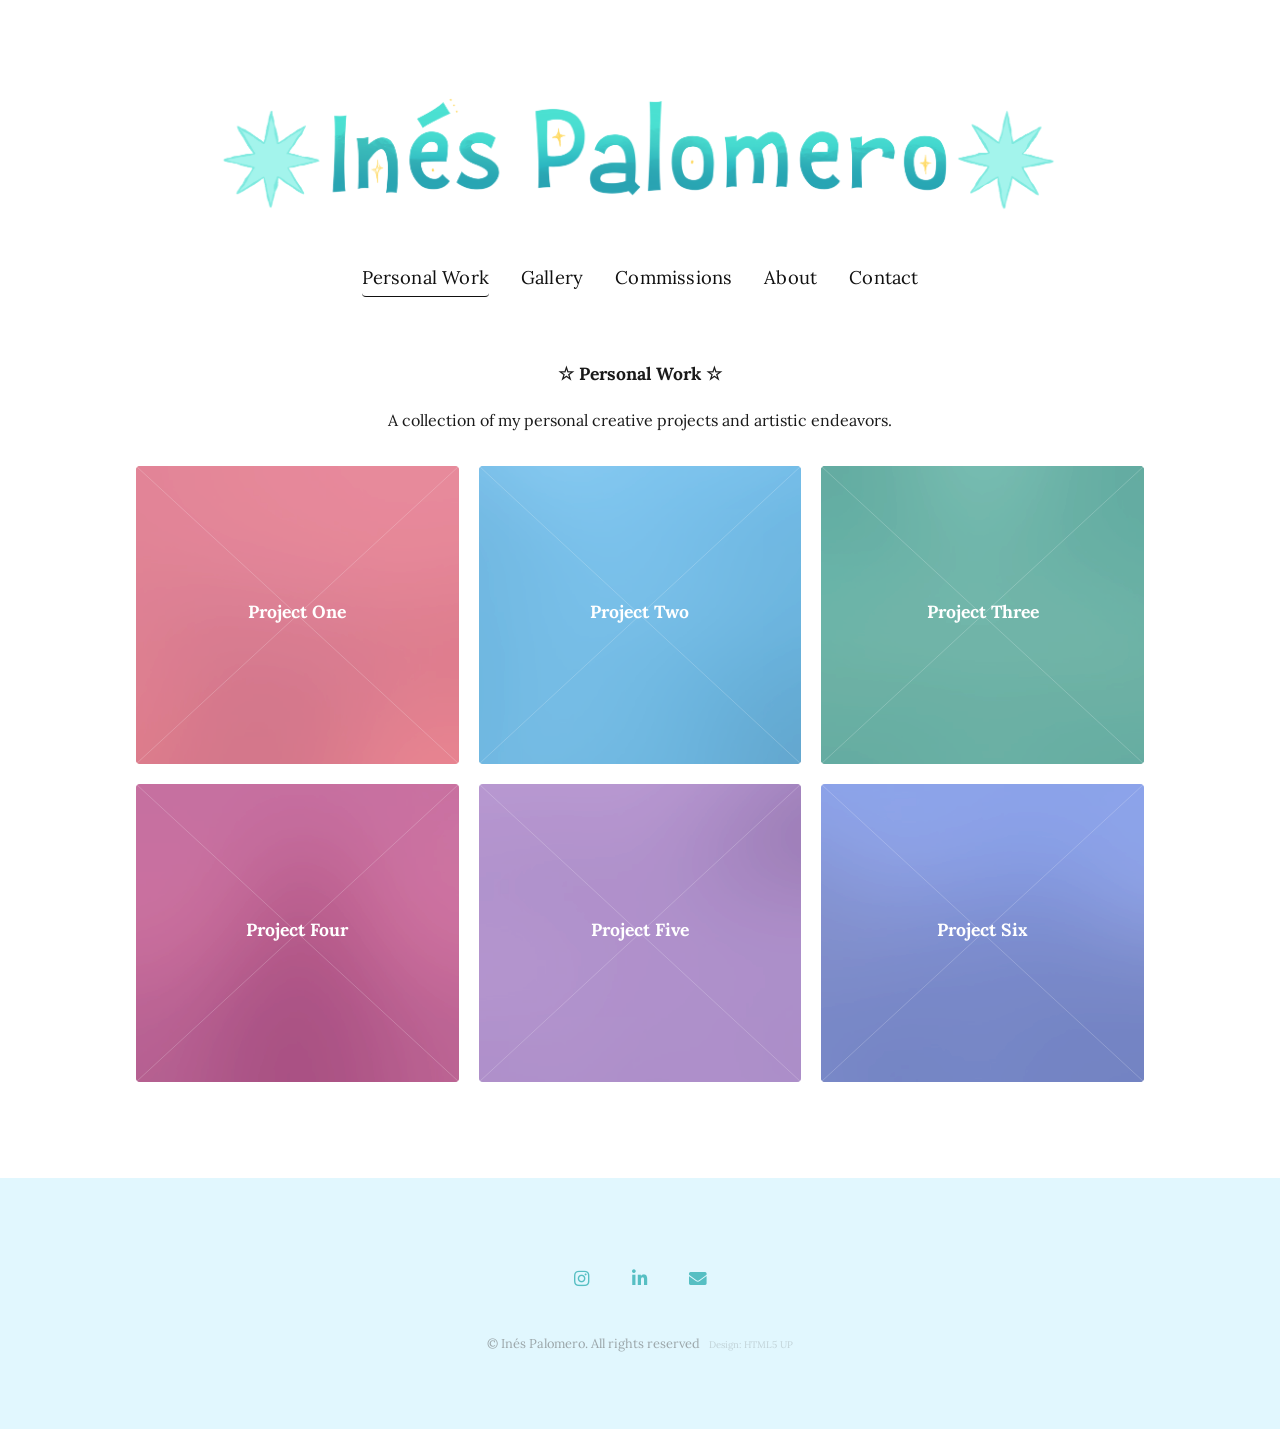
==== commit f4daac6b: "Refresh portfolio pages and add artwork Update the portfolio navigation, styling, and page content; " ====
--- a/index.html
+++ b/index.html
@@ -13,6 +13,7 @@
 		<meta name="viewport" content="width=device-width, initial-scale=1, user-scalable=no" />
 		<link rel="stylesheet" href="assets/css/main.css" />
         <link rel="stylesheet" href="css/styles.css" />
+		<link href="https://fonts.googleapis.com/css2?family=Lora:wght@400;500&display=swap" rel="stylesheet">
 		<noscript><link rel="stylesheet" href="assets/css/noscript.css" /></noscript>
 	</head>
 	<body class="is-preload">
@@ -20,43 +21,33 @@
 			<div id="wrapper">
 
 				<!-- Header -->
-					<header id="header" class="main-header">
-						<div class="inner">
+				<header id="header" class="main-header">
+					<div class="inner">
 
-							<!-- Logo -->
-								<div class="logo-container">
-                                    <span class="star-decoration">✴</span>
-                                    <h1 class="logo-text">Inés Palomero</h1>
-                                    <span class="star-decoration">✴</span>
-                                </div>
+						<!-- Logo -->
+						<a href="index.html" class="logo">
+							<img src="images/logo.png" alt="Inés Palomero" style="height: 10rem; width: auto;" />
+						</a>
 
-							<!-- Nav -->
-								<nav>
-									<ul>
-										<li><a href="#menu">Menu</a></li>
-									</ul>
-								</nav>
+						<!-- Nav -->
+						<nav class="main-nav">
+							<ul>
+								<li><a href="index.html" class="active">Personal Work</a></li>
+								<li><a href="gallery.html">Gallery</a></li>
+								<li><a href="commissions.html">Commissions</a></li>
+								<li><a href="about.html">About</a></li>
+								<li><a href="contact.html">Contact</a></li>
+							</ul>
+						</nav>
 
-						</div>
-					</header>
-
-				<!-- Menu -->
-					<nav id="menu">
-						<h2>Menu</h2>
-						<ul>
-							<li><a href="index.html">Personal Work</a></li>
-							<li><a href="gallery.html">Gallery</a></li>
-							<li><a href="commissions.html">Commissions</a></li>
-							<li><a href="about.html">About</a></li>
-							<li><a href="contact.html">Contact</a></li>
-						</ul>
-					</nav>
+					</div>
+				</header>
 
 				<!-- Main -->
 					<div id="main">
 						<div class="inner">
 							<header>
-								<h1>Personal Work</h1>
+								<h2>☆ Personal Work ☆</h2>
 								<p>A collection of my personal creative projects and artistic endeavors.</p>
 							</header>
 							<section class="tiles">
@@ -134,38 +125,15 @@
 					<footer id="footer">
 						<div class="inner">
 							<section>
-								<h2>Get in touch</h2>
-								<form method="post" action="#">
-									<div class="fields">
-										<div class="field half">
-											<input type="text" name="name" id="name" placeholder="Name" />
-										</div>
-										<div class="field half">
-											<input type="email" name="email" id="email" placeholder="Email" />
-										</div>
-										<div class="field">
-											<textarea name="message" id="message" placeholder="Message"></textarea>
-										</div>
-									</div>
-									<ul class="actions">
-										<li><input type="submit" value="Send" class="primary" /></li>
-									</ul>
-								</form>
-							</section>
-							<section>
-								<h2>Follow</h2>
+								
 								<ul class="icons">
-									<li><a href="#" class="icon brands style2 fa-twitter"><span class="label">Twitter</span></a></li>
-									<li><a href="#" class="icon brands style2 fa-facebook-f"><span class="label">Facebook</span></a></li>
-									<li><a href="#" class="icon brands style2 fa-instagram"><span class="label">Instagram</span></a></li>
-									<li><a href="#" class="icon brands style2 fa-dribbble"><span class="label">Dribbble</span></a></li>
-									<li><a href="#" class="icon brands style2 fa-github"><span class="label">GitHub</span></a></li>
-									<li><a href="#" class="icon solid style2 fa-phone"><span class="label">Phone</span></a></li>
-									<li><a href="#" class="icon solid style2 fa-envelope"><span class="label">Email</span></a></li>
+									<li><a href="https://www.instagram.com/ineespm" target="_blank" rel="noopener noreferrer" class="icon brands style2 fa-instagram"><span class="label">Instagram</span></a></li>
+									<li><a href="https://www.linkedin.com/in/inespalomeromendez/" target="_blank" rel="noopener noreferrer" class="icon brands style2 fa-linkedin-in"><span class="label">LinkedIn</span></a></li>
+									<li><a href="mailto:ineespm2@gmail.com" class="icon solid style2 fa-envelope"><span class="label">Email</span></a></li>
 								</ul>
 							</section>
 							<ul class="copyright">
-								<li>&copy; Inés Palomero. All rights reserved</li><li>Design: <a href="http://html5up.net">HTML5 UP</a></li>
+								<li>© Inés Palomero. All rights reserved</li><li>Design: <a href="http://html5up.net">HTML5 UP</a></li>
 							</ul>
 						</div>
 					</footer>
--- a/css/styles.css
+++ b/css/styles.css
@@ -14,16 +14,160 @@
     background-color: #ffffff;
     text-align: center;
 }
-
+h2 {
+	letter-spacing: normal !important;
+	text-transform: none !important;
+}
 /* =========================================
    Header y Logo
    ========================================= */
-.main-header {
-    padding: 3rem 0 2rem 0;
+#header {
+    padding-bottom: 4em;
+}
+#header {
+	padding: 4em 0 2.5em 0 !important;
+}
+
+#header .inner {
+	display: flex;
+	flex-direction: column;
+	align-items: center;
+	text-align: center;
+}
+
+#header .logo {
+	margin: 0 0 2.5em 0; /* Separación entre el logo y el menú */
+	border-bottom: none;
+}
+
+#header nav.main-nav {
+	position: static;
+	right: auto;
+	top: auto;
+	width: 100%;
+	margin-bottom: 1.5em; /* Separación extra con el título/contenido inferior */
+}
+
+#header nav.main-nav ul {
+	display: flex;
+	justify-content: center;
+	flex-wrap: wrap;
+	gap: 2em;
+	list-style: none;
+	margin: 0;
+	padding: 0;
+}
+
+#header nav.main-nav ul li {
+	margin: 0;
+	padding: 0;
+}
+
+#header nav.main-nav ul li a {
+	font-family: 'Lora', Georgia, serif;
+	font-size: 1.15em;
+	font-weight: 400;
+	text-transform: none; /* Quita las mayúsculas de la plantilla */
+	letter-spacing: 0.01em;
+	color: #111111;
+	display: inline-block;
+	height: auto;
+	line-height: 1.4;
+	padding: 0 0 5px 0; /* Separa el subrayado del texto */
+	border-bottom: 1.5px solid transparent;
+	text-decoration: none;
+	transition: border-color 0.2s ease, opacity 0.2s ease;
+}
+
+#header nav.main-nav ul li a:hover {
+	color: #111111;
+	opacity: 0.7;
+}
+
+#header nav.main-nav ul li a.active {
+	color: #111111;
+	border-bottom-color: #111111; /* Subrayado fijo en la página actual */
+}
+
+
+/* =========================================
+   Footer
+   ========================================= */
+#footer {
+	background-color: #e1f7fe; /* Cambia este código por el color que quieras */
+}
+
+#footer > .inner {
+	flex-direction: column;
+	align-items: center;
+	text-align: center;
+}
+
+#footer > .inner > section {
+	width: 100% !important;
+	margin: 0 !important;
+}
+
+#footer ul.icons {
+	display: flex;
+	justify-content: center;
+	gap: 1em;
+	margin: 0;
+	padding: 0;
+}
+
+#footer ul.icons li {
+	padding: 0;
+}
+/* Color por defecto */
+#footer ul.icons a.icon.style2 {
+	color: #56bfc3;
+	/*border-color: #333333;*/
+    border: none;
+	box-shadow: none;
+}
+#footer .copyright li:last-child {
+	font-size: 0.75em;
+	opacity: 0.45;
+	border-left: none;
+	margin-left: 0.5em;
+	padding-left: 0.5em;
+	transition: opacity 0.2s ease;
+}
+
+#footer .copyright li:last-child a {
+	border-bottom: none;
+	text-decoration: none;
+}
+
+#footer .copyright li:last-child:hover {
+	opacity: 0.85;
+}
+#footer > .inner .copyright {
+	margin-top: 2.5em;
+	text-align: center;
+}
+
+/* =========================================
+   Navegación
+   ========================================= */
+.main-nav ul {
+    list-style: none;
     display: flex;
-    flex-direction: column;
-    align-items: center;
-    gap: 2rem;
+    gap: 2.5rem;
+    justify-content: center;
+}
+
+.main-nav a {
+    text-decoration: none;
+    color: #000000;
+    font-size: 1.15rem;
+    padding-bottom: 0.3rem; /* Espacio entre el texto y la línea de subrayado */
+    transition: color 0.3s ease;
+}
+
+.main-nav a:hover {
+    color: #45aeb0;
 }
 
 .logo-container {
@@ -58,76 +202,457 @@
     background-clip: text;
 }
 
-/* =========================================
-   Navegación
-   ========================================= */
-.main-nav ul {
-    list-style: none;
-    display: flex;
-    gap: 2.5rem;
-    justify-content: center;
-}
-
-.main-nav a {
-    text-decoration: none;
-    color: #000000;
-    font-size: 1.15rem;
-    padding-bottom: 0.3rem; /* Espacio entre el texto y la línea de subrayado */
-    transition: color 0.3s ease;
-}
-
-.main-nav a:hover {
-    color: #45aeb0;
-}
-
-.logo-container {
-    display: flex;
-    align-items: center;
-    justify-content: center;
-    gap: 1.5rem;
-}
-
-.star-decoration {
-    color: #7ce0d3; /* Turquesa claro */
-    font-size: 3.5rem;
-    line-height: 1;
-    display: flex;
-    align-items: center;
-    justify-content: center;
-    height: 4.5rem;
-}
-
-.logo-text {
-    /* Fuente redondeada y juguetona para el nombre */
-    font-family: 'Fredoka', sans-serif; 
-    font-size: 4.5rem;
-    font-weight: 500;
-    letter-spacing: 2px;
-    margin: 0;
-    
-    /* Truco para el gradiente en el texto */
-    background: linear-gradient(to bottom, #7de2d6, #3f9b9f);
-    -webkit-background-clip: text;
-    -webkit-text-fill-color: transparent;
-    background-clip: text;
-}
-
 /* El estilo de la pestaña actual (Gallery en este caso) */
 .main-nav a.active {
     border-bottom: 1.5px solid #000000;
 }
 
 /* =========================================
-   Contenido Principal
-   ========================================= */
-.gallery-header {
-    margin-top: 1rem;
-    margin-bottom: 2rem;
-}
-
-.gallery-header h2 {
-    font-weight: normal;
-    font-size: 1.25rem;
-    letter-spacing: 1px;
-}
-
+   gallery.html
+   ========================================= */
+/* Velo blanco semitransparente */
+.gallery-overlay {
+	position: absolute;
+	inset: 0;
+	background: rgba(255, 255, 255, 0.72);
+	display: flex;
+	flex-direction: column;
+	align-items: center;
+	justify-content: center;
+	gap: 0.4em;
+	padding: 1.5em;
+	opacity: 0;
+	transition: opacity 0.3s ease;
+}
+
+.gallery-overlay h3 {
+	font-family: 'Lora', Georgia, serif;
+	font-size: 1.35rem;
+	font-weight: 700;
+	text-transform: none !important;
+	letter-spacing: normal !important;
+	color: #000000;
+	text-align: center;
+	margin: 0;
+	transform: translateY(8px);
+	transition: transform 0.3s ease;
+}
+
+.gallery-overlay p {
+	font-size: 0.95rem;
+	font-weight: 400;
+	color: #111111;
+	text-align: center;
+	line-height: 1.4;
+	margin: 0;
+	transform: translateY(8px);
+	transition: transform 0.3s ease;
+}
+
+/* Efecto al pasar el ratón */
+.gallery-item:hover .gallery-overlay {
+	opacity: 1;
+}
+
+.gallery-item:hover .gallery-overlay h3,
+.gallery-item:hover .gallery-overlay p {
+	transform: translateY(0);
+}
+
+#gallery-grid.gallery-grid {
+	display: grid !important;
+	grid-template-columns: repeat(3, minmax(0, 1fr)) !important;
+	gap: 1.5em !important;
+	margin-top: 2em;
+	width: 100%;
+}
+
+#gallery-grid .gallery-item {
+	position: relative;
+	overflow: hidden;
+	border-radius: 6px;
+	aspect-ratio: 1 / 1; /* Todas cuadradas e iguales */
+	width: 100%;
+}
+
+#gallery-grid .gallery-item img {
+	width: 100% !important;
+	height: 100% !important;
+	object-fit: cover;
+	display: block;
+}
+
+/* 2 columnas en tablet */
+@media screen and (max-width: 980px) {
+	#gallery-grid.gallery-grid {
+		grid-template-columns: repeat(2, minmax(0, 1fr)) !important;
+	}
+}
+
+/* 1 columna en móvil */
+@media screen and (max-width: 600px) {
+	#gallery-grid.gallery-grid {
+		grid-template-columns: 1fr !important;
+	}
+}
+/* Cursor de mano sobre las miniaturas */
+#gallery-grid .gallery-item {
+	cursor: pointer;
+}
+
+/* Fondo oscuro semitransparente */
+.lightbox {
+	position: fixed;
+	inset: 0;
+	background: rgba(0, 0, 0, 0.7);
+	display: flex;
+	align-items: center;
+	justify-content: center;
+	padding: 2em;
+	z-index: 99999;
+	opacity: 0;
+	pointer-events: none;
+	transition: opacity 0.25s ease;
+}
+
+.lightbox.active {
+	opacity: 1;
+	pointer-events: auto;
+}
+
+/* Imagen ampliada respetando su proporción original */
+.lightbox img {
+	max-width: 90vw;
+	max-height: 90vh;
+	width: auto;
+	height: auto;
+	object-fit: contain;
+	box-shadow: 0 15px 40px rgba(0, 0, 0, 0.5);
+	transform: scale(0.96);
+	transition: transform 0.25s ease;
+}
+
+.lightbox.active img {
+	transform: scale(1);
+}
+
+/* Ensancha el contenedor solo en la página de la galería */
+#main .inner:has(#gallery-grid) {
+	max-width: 70em !important; /* Sube o baja este valor (ej. 85em, 95em o 95%) */
+	padding-left: 2em !important;
+	padding-right: 2em !important;
+}
+
+/* Reduce ligeramente el hueco entre cuadrados para ganar tamaño */
+#gallery-grid.gallery-grid {
+	gap: 1em !important;
+}
+
+/* Fondo animado mientras carga la imagen (efecto skeleton/shimmer) */
+#gallery-grid .gallery-item {
+	background: linear-gradient(90deg, #f0f0f0 25%, #e6e6e6 50%, #f0f0f0 75%);
+	background-size: 200% 100%;
+	animation: shimmer 1.4s infinite linear;
+}
+
+@keyframes shimmer {
+	0% { background-position: 200% 0; }
+	100% { background-position: -200% 0; }
+}
+
+/* Estado inicial: oculto y desplazado 30px hacia abajo */
+#gallery-grid .gallery-item {
+	opacity: 0;
+	transform: translateY(30px);
+	transition: opacity 0.6s ease-out, transform 0.6s ease-out;
+}
+
+/* Estado final: visible y en su sitio */
+#gallery-grid .gallery-item.visible {
+	opacity: 1;
+	transform: translateY(0);
+}
+/* =========================================
+   about.html
+   ========================================= */
+.about-section {
+    max-width: 1100px;
+    margin: 0 auto;
+    padding: 2rem 0;
+    text-align: left;
+}
+
+.about-row {
+    display: flex;
+    align-items: center;
+    gap: 2rem;
+    margin-bottom: 3rem;
+    flex-wrap: wrap;
+}
+
+.about-row-reverse {
+    flex-direction: row-reverse;
+}
+
+.about-image {
+    flex: 1 1 320px;
+}
+
+.about-image img {
+    width: 100%;
+    height: auto;
+    display: block;
+    border-radius: 0;
+    box-shadow: none;
+    mix-blend-mode: multiply; /* Hace transparente el blanco puro de la imagen */
+}
+
+.about-copy {
+    flex: 1 1 360px;
+}
+
+.about-copy h2 {
+    font-size: 2rem;
+    margin-bottom: 1rem;
+    line-height: 1.1;
+}
+
+.about-copy p {
+    font-size: 1.05rem;
+    line-height: 1.8;
+    color: #333333;
+    text-align: justify;
+}
+
+@media (max-width: 900px) {
+    .about-row,
+    .about-row-reverse {
+        flex-direction: column;
+    }
+
+    .about-section {
+        padding: 1.5rem 0;
+    }
+}
+
+
+/* =========================================
+    commissions.html
+   ========================================= */
+/* Quita márgenes laterales e inferiores de la plantilla en Commissions */
+#main.commissions-main {
+	padding: 0 !important;
+	margin: 0 !important;
+}
+
+.commissions-header {
+	text-align: center;
+	padding: 1em 0 2.5em 0;
+}
+
+/* Filas divididas al 50% / 50% sin huecos */
+.commission-row {
+	display: grid;
+	grid-template-columns: 1fr 1fr;
+	width: 100%;
+	margin: 0;
+}
+
+.commission-image {
+	width: 100%;
+	height: 100%;
+	min-height: 450px;
+}
+
+.commission-image img {
+	width: 100%;
+	height: 100%;
+	object-fit: cover; /* Rellena todo el bloque sin deformarse */
+	display: block;
+}
+
+.commission-text {
+	padding: 4em 5em;
+	display: flex;
+	flex-direction: column;
+	justify-content: center;
+	text-align: justify;
+	color: #222222;
+	font-size: 0.95rem;
+	line-height: 1.75;
+}
+#commission-steps p {
+	font-size: 1.4rem; /* Cambia el tamaño a tu gusto */
+}
+.commission-text p {
+	margin-bottom: 1.4em;
+}
+
+.commission-text p:last-child {
+	margin-bottom: 0;
+}
+
+/* Lista con estrella hueca (☆) al principio de cada línea */
+.commission-text ul.star-list {
+	list-style: none;
+	padding-left: 0;
+	margin: 0 0 1.6em 0;
+}
+
+.commission-text ul.star-list li {
+	padding-left: 0;
+	margin-bottom: 0.55em;
+}
+
+.commission-text ul.star-list li::before {
+	content: "\2606 "; /* ☆ */
+	margin-right: 0.2em;
+}
+
+/* Quitar espacio blanco antes del footer */
+#main.commissions-main + #footer {
+	margin-top: 0 !important;
+}
+
+/* Responsive: en móvil apila los bloques en 1 columna */
+@media screen and (max-width: 900px) {
+	.commission-row {
+		grid-template-columns: 1fr;
+	}
+
+	.commission-image {
+		min-height: 300px;
+	}
+
+	.commission-text {
+		padding: 2.5em 1.8em;
+	}
+}
+/* =========================================
+    Contact.html
+   ========================================= */
+#main.contact-main {
+	padding: 0 !important;
+	margin: 0 !important;
+}
+#main.contact-main + #footer {
+	margin-top: 0 !important;
+}
+/* Contenedor con la ilustración de fondo */
+.contact-section {
+	background-image: url('../images/contact/Nalisse2.jpg');
+	background-size: cover;
+	background-position: center;
+	background-repeat: no-repeat;
+	padding: 4em 1.5em;
+	display: flex;
+	justify-content: center;
+	align-items: center;
+    margin: 0 !important;
+}
+
+/* Tarjeta blanca semitransparente */
+.contact-card {
+	background-color: rgba(255, 255, 255, 0.78);
+	backdrop-filter: blur(4px); /* Efecto cristal suave */
+	border-radius: 14px;
+	padding: 3.5em 3em;
+	max-width: 720px;
+	width: 100%;
+	text-align: center;
+}
+
+.contact-card h2 {
+	font-family: 'Lora', Georgia, serif;
+	font-size: 1.2em;
+	font-weight: 400;
+	text-transform: none;
+	letter-spacing: 0.02em;
+	color: #111111;
+	margin-bottom: 1em;
+}
+
+.contact-card .contact-intro {
+	font-size: 0.95em;
+	line-height: 1.8;
+	color: #222222;
+	margin-bottom: 2.5em;
+}
+
+/* Fila de First Name y Last Name */
+.custom-contact-form .form-row {
+	display: grid;
+	grid-template-columns: 1fr 1fr;
+	gap: 1.2em;
+	margin-bottom: 1.2em;
+}
+
+.custom-contact-form .form-group {
+	margin-bottom: 1.2em;
+}
+
+/* Los "bocadillos" (inputs y textarea redondeados) */
+.custom-contact-form input[type="text"],
+.custom-contact-form input[type="email"],
+.custom-contact-form textarea {
+	width: 100%;
+	background: rgba(255, 255, 255, 0.35) !important;
+	border: 1px solid rgba(0, 0, 0, 0.15) !important;
+	border-radius: 25px !important;
+	padding: 0.75em 1.3em !important;
+	height: auto !important;
+	color: #222222 !important;
+	font-size: 0.9em;
+	box-shadow: none !important;
+	transition: border-color 0.2s ease, background-color 0.2s ease;
+}
+
+.custom-contact-form textarea {
+	border-radius: 20px !important;
+	min-height: 3.2em;
+	resize: vertical;
+}
+
+.custom-contact-form input:focus,
+.custom-contact-form textarea:focus {
+	background: rgba(255, 255, 255, 0.7) !important;
+	border-color: #2da6b5 !important;
+	outline: none;
+}
+
+/* Botón Submit alineado a la izquierda con degradado turquesa */
+.custom-contact-form .form-actions {
+	text-align: left;
+	margin-top: 1.5em;
+}
+
+.custom-contact-form .btn-submit {
+	background: linear-gradient(180deg, #52e2d2 0%, #23889b 100%) !important;
+	color: #ffffff !important;
+	border: 1px solid #d4b86a !important;
+	border-radius: 6px !important;
+	padding: 0.65em 1.8em !important;
+	height: auto !important;
+	line-height: 1.4 !important;
+	font-size: 0.95em !important;
+	font-weight: 600 !important;
+	text-transform: none !important;
+	letter-spacing: 0.02em !important;
+	box-shadow: 0 2px 6px rgba(0, 0, 0, 0.12) !important;
+	cursor: pointer;
+	transition: opacity 0.2s ease, transform 0.1s ease;
+}
+
+.custom-contact-form .btn-submit:hover {
+	opacity: 0.9;
+}
+
+/* Responsive: en móvil apila First Name y Last Name */
+@media screen and (max-width: 600px) {
+	.contact-card {
+		padding: 2em 1.5em;
+	}
+	.custom-contact-form .form-row {
+		grid-template-columns: 1fr;
+	}
+}
